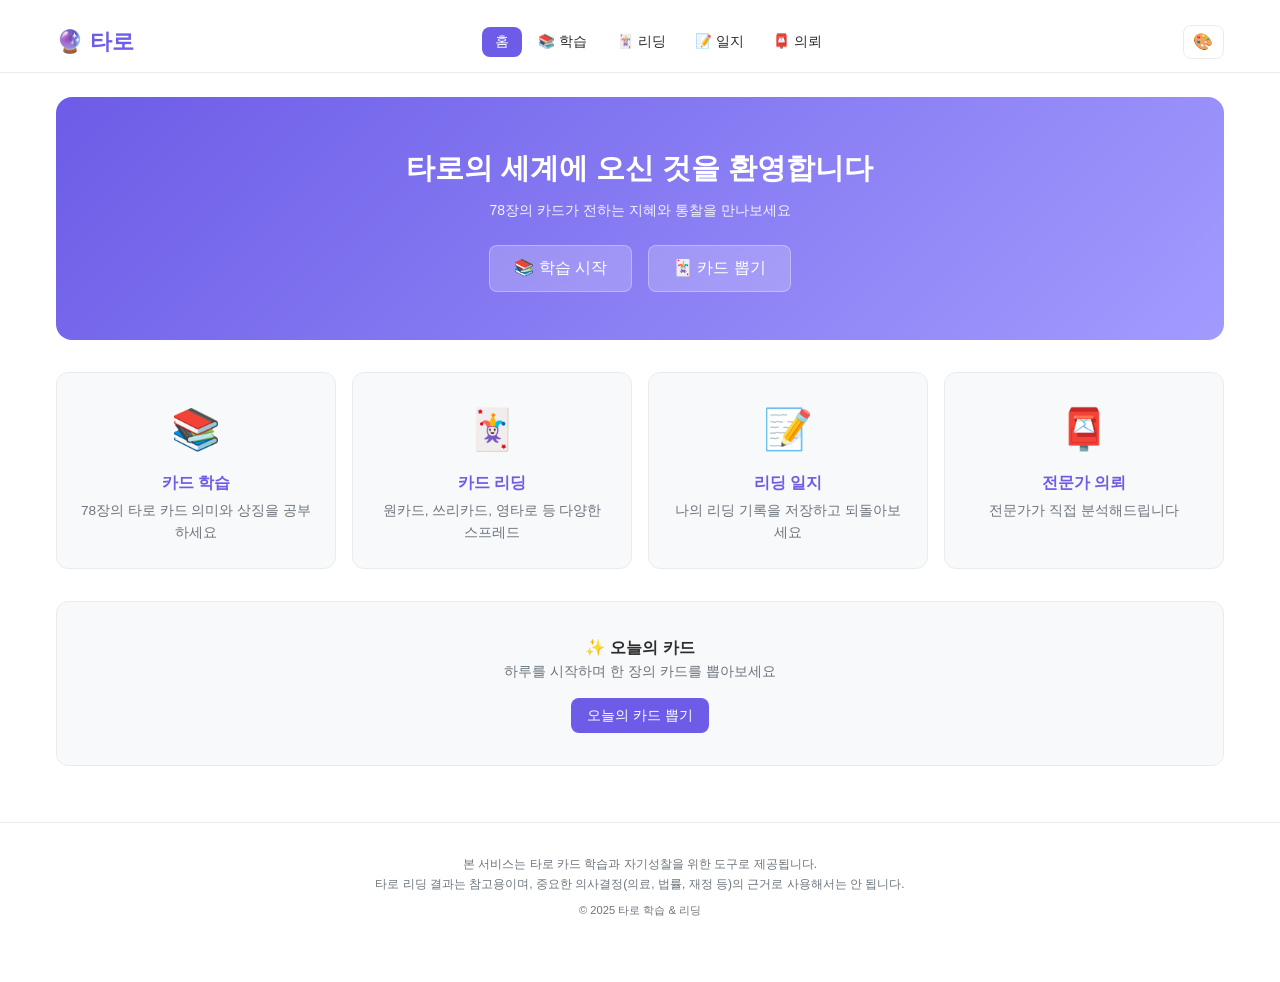
==== index.html @ 465fbadd "Update index.html" ====
<!DOCTYPE html>
<html lang="ko">
<head>
  <meta charset="UTF-8">
  <meta name="viewport" content="width=device-width, initial-scale=1.0, maximum-scale=1.0, user-scalable=no">
  <meta name="apple-mobile-web-app-capable" content="yes">
  <meta name="apple-mobile-web-app-status-bar-style" content="black-translucent">
  <meta name="apple-mobile-web-app-title" content="타로">
  <meta name="format-detection" content="telephone=no">
  <meta name="theme-color" content="#1a1a2e">
  <title>타로 - 학습 & 리딩</title>
  <link rel="stylesheet" href="css/style.css">
  <link rel="stylesheet" href="css/themes/default.css" id="theme-link">
</head>
<body>
  <!-- 헤더 -->
  <header id="app-header">
    <div class="header-inner">
      <h1 class="logo" onclick="navigateTo('home')">🔮 타로</h1>
      <nav id="main-nav">
        <button class="nav-btn active" data-page="home">홈</button>
        <button class="nav-btn" data-page="study">📚 학습</button>
        <button class="nav-btn" data-page="reading">🃏 리딩</button>
        <button class="nav-btn" data-page="journal">📝 일지</button>
        <button class="nav-btn" data-page="request">📮 의뢰</button>
      </nav>
      <div class="header-actions">
        <button id="theme-toggle" onclick="cycleTheme()" title="테마 변경">🎨</button>
      </div>
    </div>
  </header>

  <!-- 메인 컨텐츠 -->
  <main id="app-main">

    <!-- 홈 -->
    <section id="page-home" class="page active">
      <div class="hero">
        <div class="hero-content">
          <h2>타로의 세계에 오신 것을 환영합니다</h2>
          <p>78장의 카드가 전하는 지혜와 통찰을 만나보세요</p>
          <div class="hero-buttons">
            <button class="btn btn-primary btn-lg" onclick="navigateTo('study')">📚 학습 시작</button>
            <button class="btn btn-secondary btn-lg" onclick="navigateTo('reading')">🃏 카드 뽑기</button>
          </div>
        </div>
      </div>
      <div class="home-features">
        <div class="feature-card" onclick="navigateTo('study')">
          <span class="feature-icon">📚</span>
          <h3>카드 학습</h3>
          <p>78장의 타로 카드 의미와 상징을 공부하세요</p>
        </div>
        <div class="feature-card" onclick="navigateTo('reading')">
          <span class="feature-icon">🃏</span>
          <h3>카드 리딩</h3>
          <p>원카드, 쓰리카드, 영타로 등 다양한 스프레드</p>
        </div>
        <div class="feature-card" onclick="navigateTo('journal')">
          <span class="feature-icon">📝</span>
          <h3>리딩 일지</h3>
          <p>나의 리딩 기록을 저장하고 되돌아보세요</p>
        </div>
        <div class="feature-card" onclick="navigateTo('request')">
          <span class="feature-icon">📮</span>
          <h3>전문가 의뢰</h3>
          <p>전문가가 직접 분석해드립니다</p>
        </div>
      </div>
      <div class="daily-card-section">
        <h3>✨ 오늘의 카드</h3>
        <p class="daily-card-desc">하루를 시작하며 한 장의 카드를 뽑아보세요</p>
        <button class="btn btn-primary" onclick="drawDailyCard()">오늘의 카드 뽑기</button>
        <div id="daily-card-result" class="hidden"></div>
      </div>
    </section>

    <!-- 학습 -->
    <section id="page-study" class="page">
      <div class="page-header">
        <h2>📚 카드 학습</h2>
        <div class="study-progress">
          <span id="study-progress-text">학습 진도: 0 / 78</span>
          <div class="progress-bar">
            <div class="progress-fill" id="study-progress-bar"></div>
          </div>
        </div>
      </div>
      <div class="study-tabs">
        <button class="tab-btn active" data-category="major">메이저 아르카나 (22)</button>
        <button class="tab-btn" data-category="wands">완드 (14)</button>
        <button class="tab-btn" data-category="cups">컵 (14)</button>
        <button class="tab-btn" data-category="swords">소드 (14)</button>
        <button class="tab-btn" data-category="pentacles">펜타클 (14)</button>
      </div>
      <div class="study-search">
        <input type="text" id="card-search" placeholder="카드 이름으로 검색..." oninput="filterCards()">
        <label class="checkbox-label">
          <input type="checkbox" id="show-bookmarked" onchange="filterCards()"> ⭐ 북마크만
        </label>
      </div>
      <div id="card-grid" class="card-grid"></div>
      <div id="card-detail-modal" class="modal hidden">
        <div class="modal-overlay" onclick="closeCardDetail()"></div>
        <div class="modal-content card-detail-content">
          <button class="modal-close" onclick="closeCardDetail()">✕</button>
          <div id="card-detail-body"></div>
        </div>
      </div>
    </section>

    <!-- 리딩 -->
    <section id="page-reading" class="page">
      <div class="page-header">
        <h2>🃏 카드 리딩</h2>
      </div>
      <div id="spread-selection" class="spread-grid">
        <div class="spread-card" onclick="startReading('one-card')">
          <span class="spread-icon">🎴</span>
          <h3>원카드</h3>
          <p>한 장으로 핵심 메시지를 받아보세요</p>
        </div>
        <div class="spread-card" onclick="showThreeCardOptions()">
          <span class="spread-icon">🃏</span>
          <h3>쓰리카드</h3>
          <p>세 장으로 깊은 통찰을 얻으세요</p>
        </div>
        <div class="spread-card" onclick="startReading('spirit-tarot')">
          <span class="spread-icon">🔮</span>
          <h3>영타로</h3>
          <p>직관과 영감으로 카드를 만나보세요</p>
        </div>
      </div>
      <div id="three-card-options" class="hidden">
        <h3>쓰리카드 스프레드 선택</h3>
        <div class="spread-grid">
          <div class="spread-card small" onclick="startReading('three-past-present-future')">
            <h4>과거 - 현재 - 미래</h4>
            <p>시간의 흐름 속 답을 찾아보세요</p>
          </div>
          <div class="spread-card small" onclick="startReading('three-situation-obstacle-advice')">
            <h4>상황 - 장애물 - 조언</h4>
            <p>문제를 분석하고 해결책을 찾으세요</p>
          </div>
          <div class="spread-card small" onclick="startReading('three-mind-action-result')">
            <h4>마음 - 행동 - 결과</h4>
            <p>내면과 행동의 연결을 살펴보세요</p>
          </div>
        </div>
        <button class="btn btn-secondary" onclick="backToSpreadSelection()">← 뒤로</button>
      </div>
      <div id="question-input-section" class="hidden">
        <h3 id="selected-spread-name"></h3>
        <div class="question-form">
          <label>질문 또는 알고 싶은 내용을 입력하세요 (선택사항)</label>
          <textarea id="reading-question" rows="3" placeholder="예: 올해 나의 커리어는 어떻게 될까요?"></textarea>
          <button class="btn btn-primary btn-lg" onclick="beginCardDraw()">카드 뽑기 시작 →</button>
          <button class="btn btn-secondary" onclick="backToSpreadSelection()">← 뒤로</button>
        </div>
      </div>
      <div id="card-draw-area" class="hidden">
        <div class="draw-instruction">
          <p id="draw-instruction-text"></p>
          <span id="draw-count"></span>
        </div>
        <div id="card-deck" class="card-deck"></div>
        <div id="selected-cards-area" class="selected-cards-area"></div>
      </div>
      <div id="spirit-tarot-area" class="hidden">
        <div class="spirit-intro">
          <h3>🔮 영타로 리딩</h3>
          <p>마음을 고요히 하고, 질문에 집중하세요</p>
          <!-- 영타로 가이드 추가 -->
          <div class="spirit-guide-box">
            <h4>📖 영타로란?</h4>
            <p>영타로(Spirit Tarot)는 일반적인 타로 리딩과 달리, <strong>명상과 직관</strong>에 기반한 특별한 리딩 방식입니다.</p>
            <ul>
              <li>🧘 <strong>명상 단계:</strong> 15초간 마음을 고요히 하고 질문에 집중합니다</li>
              <li>🔀 <strong>셔플 단계:</strong> 카드가 영적으로 섞이며, 에너지가 교류됩니다</li>
              <li>✨ <strong>선택 단계:</strong> "느낌이 올 때" 직관적으로 카드를 선택합니다</li>
              <li>🌟 <strong>점프카드:</strong> 간혹 카드가 스스로 튀어나옵니다 — 이것은 우주가 보내는 특별한 메시지입니다</li>
            </ul>
            <p><em>머리로 생각하지 말고, 마음으로 느끼세요. 끌리는 순간이 바로 당신의 카드를 만나는 순간입니다.</em></p>
          </div>
        </div>
        <div class="spirit-timer" id="spirit-timer">
          <div class="timer-circle">
            <span id="timer-count">15</span>
          </div>
          <p>명상 중... 마음을 비워주세요</p>
        </div>
        <div id="spirit-shuffle" class="hidden">
          <p class="spirit-instruction">카드가 섞이고 있습니다...<br><strong>"느낌이 올 때"</strong> 아래 버튼을 누르세요</p>
          <div class="shuffle-animation" id="shuffle-animation">
            <div class="shuffle-cards">
              <div class="shuffle-card s1"></div>
              <div class="shuffle-card s2"></div>
              <div class="shuffle-card s3"></div>
              <div class="shuffle-card s4"></div>
              <div class="shuffle-card s5"></div>
            </div>
          </div>
          <button class="btn btn-primary btn-lg spirit-draw-btn" onclick="spiritDrawCard()">
            ✨ 이 카드를 선택합니다 ✨
          </button>
          <div id="spirit-selected-cards" class="selected-cards-area"></div>
          <p id="spirit-jump-card" class="hidden jump-card-notice">
            🌟 점프카드가 감지되었습니다! 우주가 특별한 메시지를 보내고 있습니다.
          </p>
        </div>
      </div>

      <!-- 리딩 결과 -->
      <div id="reading-result" class="hidden">
        <h3>리딩 결과</h3>
        <div id="result-cards" class="result-cards"></div>
        <div id="result-guide" class="result-guide"></div>
        
        <!-- AI 분석 섹션 -->
        <div id="ai-analysis-section" class="ai-analysis-section">
          <button class="btn btn-primary btn-lg" onclick="handleAIAnalysisClick()">
            🔮 전문가 분석 받기
          </button>
          <p style="font-size:0.8rem; color:var(--text-light); margin-top:0.5rem;">
            더 깊고 전문적인 타로 해석을 받아보세요
          </p>
        </div>
        
        <div class="result-actions">
          <button class="btn btn-primary" onclick="saveToJournal()">📝 일지에 저장</button>
          <button class="btn btn-secondary" onclick="backToSpreadSelection()">다시 뽑기</button>
        </div>
      </div>
    </section>

    <!-- 일지 -->
    <section id="page-journal" class="page">
      <div class="page-header">
        <h2>📝 리딩 일지</h2>
        <div class="journal-actions">
          <button class="btn btn-secondary btn-sm" onclick="exportJournal()">내보내기</button>
        </div>
      </div>
      <div id="journal-list" class="journal-list">
        <p class="empty-message">아직 저장된 리딩 일지가 없습니다.<br>카드 리딩 후 일지에 저장해 보세요! 📝</p>
      </div>
    </section>

    <!-- 의뢰 -->
    <section id="page-request" class="page">
      <div class="page-header">
        <h2>📮 전문가 리딩 의뢰</h2>
      </div>
      <div class="request-content">
        <div class="request-info">
          <h3>🌟 전문가가 직접 분석해드립니다</h3>
          <p>20년 이상의 경력을 가진 타로 전문가가<br>당신의 질문에 깊이 있는 해석을 제공합니다.</p>
          <ul class="request-features">
            <li>✅ 상세한 카드 해석</li>
            <li>✅ 카드 간 관계 분석</li>
            <li>✅ 구체적인 조언과 가이드</li>
            <li>✅ 48시간 이내 회신</li>
          </ul>
        </div>
        <form id="request-form" class="request-form" onsubmit="submitRequest(event)">
          <div class="form-group">
            <label>이메일 주소</label>
            <input type="email" id="request-email" required placeholder="회신 받으실 이메일">
          </div>
          <div class="form-group">
            <label>질문 내용</label>
            <textarea id="request-question" rows="4" required placeholder="궁금한 내용을 자세히 적어주세요"></textarea>
          </div>
          <div class="form-group">
            <label>선호하는 스프레드 (선택)</label>
            <select id="request-spread">
              <option value="">전문가에게 맡기기</option>
              <option value="one-card">원카드</option>
              <option value="three-card">쓰리카드</option>
              <option value="celtic-cross">켈틱 크로스</option>
            </select>
          </div>
          <button type="submit" class="btn btn-primary btn-lg">📮 의뢰 전송</button>
        </form>
      </div>
    </section>

  </main>

  <!-- AI 분석 모달 (새로 추가) -->
  <div id="ai-analysis-modal" class="modal hidden">
    <div class="modal-overlay" onclick="closeAIAnalysisModal()"></div>
    <div class="modal-content ai-modal-content">
      <button class="modal-close" onclick="closeAIAnalysisModal()">✕</button>
      <h3>🤖 AI 전문가 분석</h3>
      
      <!-- STEP 1: 비밀번호 입력 -->
      <div id="ai-step-password" class="ai-step">
        <div class="form-group">
          <label>관리자 비밀번호</label>
          <input type="password" id="ai-modal-password" placeholder="비밀번호 입력" 
                 onkeypress="if(event.key==='Enter') verifyAIPassword()">
        </div>
        <button class="btn btn-primary" onclick="verifyAIPassword()">확인</button>
        <p id="ai-password-error" class="error-text hidden"></p>
      </div>
      
      <!-- STEP 2: 프롬프트 미리보기 & 수정 -->
      <div id="ai-step-prompt" class="ai-step hidden">
        <div class="form-group">
          <label>📋 AI에게 보낼 프롬프트 (수정 가능)</label>
          <textarea id="ai-prompt-preview" rows="15" class="prompt-textarea"></textarea>
        </div>
        <div class="ai-prompt-actions">
          <button class="btn btn-secondary" onclick="copyAIPrompt()">📋 프롬프트 복사</button>
          <button class="btn btn-primary btn-lg" onclick="executeAIAnalysis()">🔮 분석 진행</button>
        </div>
      </div>
      
      <!-- STEP 3: 결과 -->
      <div id="ai-step-result" class="ai-step hidden">
        <div id="ai-modal-result" class="ai-result-content"></div>
        <div class="ai-prompt-actions" style="margin-top:1rem;">
          <button class="btn btn-secondary" onclick="copyAIModalResult()">📋 결과 복사</button>
          <button class="btn btn-secondary" onclick="closeAIAnalysisModal()">닫기</button>
        </div>
      </div>
    </div>
  </div>

  <!-- 푸터 -->
  <footer id="app-footer">
    <p class="disclaimer">
      본 서비스는 타로 카드 학습과 자기성찰을 위한 도구로 제공됩니다.<br>
      타로 리딩 결과는 참고용이며, 중요한 의사결정(의료, 법률, 재정 등)의 근거로 사용해서는 안 됩니다.
    </p>
    <p class="copyright">© 2025 타로 학습 & 리딩</p>
    <!-- 관리자 링크 (숨김) -->
    <p class="admin-hidden-link">
      <a href="admin.html" title="관리">·</a>
    </p>
  </footer>

  <div id="toast-container"></div>

  <script src="js/cards.js"></script>
  <script src="js/theme.js"></script>
  <script src="js/app.js"></script>
  <script src="js/study.js"></script>
  <script src="js/reading.js"></script>
  <script src="js/spirit-tarot.js"></script>
  <script src="js/journal.js"></script>
  <script src="js/gemini.js"></script>
</body>
</html>
---- css/style.css ----
/* ============================================
   타로 앱 - 메인 스타일시트
   ============================================ */

/* ---- Reset & Base ---- */
*, *::before, *::after {
  box-sizing: border-box;
  margin: 0;
  padding: 0;
}

html {
  scroll-behavior: smooth;
}

body {
  font-family: var(--font-family, '맑은 고딕', 'Malgun Gothic', sans-serif);
  font-size: var(--font-size, 14px);
  line-height: 1.6;
  color: var(--text-color);
  background-color: var(--bg-color);
  min-height: 100vh;
  display: flex;
  flex-direction: column;
}

/* ---- Header ---- */
#app-header {
  background: var(--header-bg);
  border-bottom: 1px solid var(--border-color);
  position: sticky;
  top: 0;
  z-index: 100;
  backdrop-filter: blur(10px);
}

.header-inner {
  max-width: 1200px;
  margin: 0 auto;
  padding: 0.75rem 1rem;
  display: flex;
  align-items: center;
  justify-content: space-between;
  flex-wrap: wrap;
  gap: 0.5rem;
}

.logo {
  font-size: 1.4rem;
  cursor: pointer;
  color: var(--primary-color);
  white-space: nowrap;
}

#main-nav {
  display: flex;
  gap: 0.25rem;
  flex-wrap: wrap;
}

.nav-btn {
  padding: 0.4rem 0.8rem;
  border: none;
  background: transparent;
  color: var(--text-color);
  cursor: pointer;
  border-radius: 8px;
  font-size: 0.85rem;
  transition: all 0.2s;
  white-space: nowrap;
}

.nav-btn:hover {
  background: var(--hover-bg);
}

.nav-btn.active {
  background: var(--primary-color);
  color: #fff;
}

.header-actions {
  display: flex;
  gap: 0.5rem;
  align-items: center;
}

#theme-toggle {
  background: none;
  border: 1px solid var(--border-color);
  border-radius: 8px;
  padding: 0.4rem 0.6rem;
  cursor: pointer;
  font-size: 1rem;
}

/* ---- Main ---- */
#app-main {
  flex: 1;
  max-width: 1200px;
  margin: 0 auto;
  padding: 1.5rem 1rem;
  width: 100%;
}

.page {
  display: none;
}

.page.active {
  display: block;
  animation: fadeIn 0.3s ease;
}

@keyframes fadeIn {
  from { opacity: 0; transform: translateY(10px); }
  to { opacity: 1; transform: translateY(0); }
}

/* ---- Buttons ---- */
.btn {
  display: inline-flex;
  align-items: center;
  justify-content: center;
  gap: 0.4rem;
  padding: 0.5rem 1rem;
  border: none;
  border-radius: 8px;
  cursor: pointer;
  font-size: 0.9rem;
  font-weight: 500;
  transition: all 0.2s;
  text-decoration: none;
  white-space: nowrap;
}

.btn-primary {
  background: var(--primary-color);
  color: #fff;
}

.btn-primary:hover {
  background: var(--primary-hover);
  transform: translateY(-1px);
  box-shadow: 0 4px 12px var(--shadow-color);
}

.btn-secondary {
  background: var(--card-bg);
  color: var(--text-color);
  border: 1px solid var(--border-color);
}

.btn-secondary:hover {
  background: var(--hover-bg);
}

.btn-sm {
  padding: 0.3rem 0.6rem;
  font-size: 0.8rem;
}

.btn-lg {
  padding: 0.75rem 1.5rem;
  font-size: 1rem;
}

/* ---- Hero ---- */
.hero {
  text-align: center;
  padding: 3rem 1rem;
  background: linear-gradient(135deg, var(--primary-color) 0%, var(--sub-color) 100%);
  border-radius: 16px;
  color: #fff;
  margin-bottom: 2rem;
}

.hero h2 {
  font-size: 1.8rem;
  margin-bottom: 0.5rem;
}

.hero p {
  opacity: 0.9;
  margin-bottom: 1.5rem;
}

.hero-buttons {
  display: flex;
  gap: 1rem;
  justify-content: center;
  flex-wrap: wrap;
}

.hero-buttons .btn {
  background: rgba(255,255,255,0.2);
  backdrop-filter: blur(5px);
  border: 1px solid rgba(255,255,255,0.3);
  color: #fff;
}

.hero-buttons .btn:hover {
  background: rgba(255,255,255,0.35);
}

/* ---- Home Features ---- */
.home-features {
  display: grid;
  grid-template-columns: repeat(auto-fit, minmax(220px, 1fr));
  gap: 1rem;
  margin-bottom: 2rem;
}

.feature-card {
  background: var(--card-bg);
  border: 1px solid var(--border-color);
  border-radius: 12px;
  padding: 1.5rem;
  text-align: center;
  cursor: pointer;
  transition: all 0.2s;
}

.feature-card:hover {
  transform: translateY(-4px);
  box-shadow: 0 8px 24px var(--shadow-color);
  border-color: var(--primary-color);
}

.feature-icon {
  font-size: 2.5rem;
  display: block;
  margin-bottom: 0.5rem;
}

.feature-card h3 {
  margin-bottom: 0.3rem;
  color: var(--primary-color);
}

.feature-card p {
  font-size: 0.85rem;
  color: var(--text-light);
}

/* ---- Daily Card ---- */
.daily-card-section {
  text-align: center;
  background: var(--card-bg);
  border: 1px solid var(--border-color);
  border-radius: 12px;
  padding: 2rem;
}

.daily-card-desc {
  color: var(--text-light);
  margin-bottom: 1rem;
}

/* ---- Page Headers ---- */
.page-header {
  display: flex;
  justify-content: space-between;
  align-items: center;
  margin-bottom: 1.5rem;
  flex-wrap: wrap;
  gap: 0.5rem;
}

.page-header h2 {
  color: var(--primary-color);
}

/* ---- Study ---- */
.study-tabs {
  display: flex;
  gap: 0.25rem;
  margin-bottom: 1rem;
  flex-wrap: wrap;
}

.tab-btn {
  padding: 0.5rem 1rem;
  border: 1px solid var(--border-color);
  background: var(--card-bg);
  color: var(--text-color);
  border-radius: 8px;
  cursor: pointer;
  font-size: 0.85rem;
  transition: all 0.2s;
}

.tab-btn:hover {
  border-color: var(--primary-color);
}

.tab-btn.active {
  background: var(--primary-color);
  color: #fff;
  border-color: var(--primary-color);
}

.study-search {
  display: flex;
  gap: 1rem;
  align-items: center;
  margin-bottom: 1rem;
  flex-wrap: wrap;
}

.study-search input[type="text"] {
  flex: 1;
  min-width: 200px;
  padding: 0.5rem 0.75rem;
  border: 1px solid var(--border-color);
  border-radius: 8px;
  background: var(--card-bg);
  color: var(--text-color);
  font-size: 0.9rem;
}

.checkbox-label {
  display: flex;
  align-items: center;
  gap: 0.3rem;
  font-size: 0.85rem;
  cursor: pointer;
  white-space: nowrap;
}

.study-progress {
  text-align: right;
}

#study-progress-text {
  font-size: 0.8rem;
  color: var(--text-light);
}

.progress-bar {
  width: 150px;
  height: 6px;
  background: var(--border-color);
  border-radius: 3px;
  overflow: hidden;
  margin-top: 0.25rem;
}

.progress-fill {
  height: 100%;
  background: var(--primary-color);
  border-radius: 3px;
  transition: width 0.3s;
}

/* ---- Card Grid ---- */
.card-grid {
  display: grid;
  grid-template-columns: repeat(auto-fill, minmax(140px, 1fr));
  gap: 0.75rem;
}

.card-thumb {
  background: var(--card-bg);
  border: 1px solid var(--border-color);
  border-radius: 10px;
  padding: 0.5rem;
  text-align: center;
  cursor: pointer;
  transition: all 0.2s;
  position: relative;
}

.card-thumb:hover {
  transform: translateY(-3px);
  box-shadow: 0 6px 16px var(--shadow-color);
  border-color: var(--primary-color);
}

.card-thumb.studied {
  border-color: var(--primary-color);
}

.card-thumb.studied::after {
  content: '✅';
  position: absolute;
  top: 4px;
  right: 4px;
  font-size: 0.7rem;
}

.card-thumb-img {
  width: 100%;
  aspect-ratio: 2/3;
  object-fit: cover;
  border-radius: 6px;
  background: var(--hover-bg);
}

.card-thumb-name {
  margin-top: 0.4rem;
  font-size: 0.75rem;
  font-weight: 500;
  line-height: 1.3;
}

.card-thumb-name-en {
  font-size: 0.65rem;
  color: var(--text-light);
}

/* ---- Card Detail Modal ---- */
.modal {
  position: fixed;
  top: 0; left: 0;
  width: 100%; height: 100%;
  z-index: 200;
  display: flex;
  align-items: center;
  justify-content: center;
  padding: 1rem;
}

.modal.hidden {
  display: none;
}

.modal-overlay {
  position: absolute;
  top: 0; left: 0;
  width: 100%; height: 100%;
  background: rgba(0,0,0,0.5);
}

.modal-content {
  position: relative;
  background: var(--bg-color);
  border-radius: 16px;
  max-width: 600px;
  width: 100%;
  max-height: 85vh;
  overflow-y: auto;
  padding: 2rem;
  box-shadow: 0 20px 60px rgba(0,0,0,0.3);
}

.modal-close {
  position: absolute;
  top: 1rem;
  right: 1rem;
  background: none;
  border: none;
  font-size: 1.5rem;
  cursor: pointer;
  color: var(--text-light);
  z-index: 1;
}

.card-detail-header {
  display: flex;
  gap: 1.5rem;
  margin-bottom: 1.5rem;
  flex-wrap: wrap;
}

.card-detail-img {
  width: 150px;
  border-radius: 10px;
  box-shadow: 0 4px 12px var(--shadow-color);
}

.card-detail-info h3 {
  color: var(--primary-color);
  margin-bottom: 0.25rem;
}

.card-detail-info .card-name-en {
  color: var(--text-light);
  font-size: 0.85rem;
  margin-bottom: 0.75rem;
}

.card-detail-badges {
  display: flex;
  gap: 0.3rem;
  flex-wrap: wrap;
  margin-bottom: 0.5rem;
}

.badge {
  display: inline-block;
  padding: 0.2rem 0.6rem;
  border-radius: 12px;
  font-size: 0.75rem;
  background: var(--hover-bg);
  color: var(--text-light);
}

.badge.major { background: rgba(108,92,231,0.15); color: var(--primary-color); }
.badge.minor { background: rgba(162,155,254,0.15); color: var(--sub-color); }

.meaning-section {
  margin-bottom: 1rem;
}

.meaning-section h4 {
  margin-bottom: 0.3rem;
  display: flex;
  align-items: center;
  gap: 0.3rem;
}

.keywords {
  display: flex;
  flex-wrap: wrap;
  gap: 0.3rem;
  margin-bottom: 0.5rem;
}

.keyword {
  background: var(--hover-bg);
  padding: 0.2rem 0.5rem;
  border-radius: 6px;
  font-size: 0.8rem;
}

.keyword.upright { background: rgba(0,184,148,0.1); color: #00b894; }
.keyword.reversed { background: rgba(214,48,49,0.1); color: #d63031; }

.card-detail-actions {
  display: flex;
  gap: 0.5rem;
  margin-top: 1rem;
  flex-wrap: wrap;
}

.card-memo {
  width: 100%;
  margin-top: 1rem;
}

.card-memo textarea {
  width: 100%;
  padding: 0.5rem;
  border: 1px solid var(--border-color);
  border-radius: 8px;
  background: var(--card-bg);
  color: var(--text-color);
  font-size: 0.85rem;
  resize: vertical;
  min-height: 60px;
}

/* ---- Reading/Spread ---- */
.spread-grid {
  display: grid;
  grid-template-columns: repeat(auto-fit, minmax(220px, 1fr));
  gap: 1rem;
}

.spread-card {
  background: var(--card-bg);
  border: 2px solid var(--border-color);
  border-radius: 12px;
  padding: 2rem 1.5rem;
  text-align: center;
  cursor: pointer;
  transition: all 0.2s;
}

.spread-card:hover {
  border-color: var(--primary-color);
  transform: translateY(-4px);
  box-shadow: 0 8px 24px var(--shadow-color);
}

.spread-card.small {
  padding: 1.25rem 1rem;
}

.spread-icon {
  font-size: 3rem;
  display: block;
  margin-bottom: 0.5rem;
}

.spread-card h3, .spread-card h4 {
  margin-bottom: 0.3rem;
  color: var(--primary-color);
}

.spread-card p {
  font-size: 0.85rem;
  color: var(--text-light);
}

.question-form {
  max-width: 500px;
  margin: 0 auto;
}

.question-form label {
  display: block;
  margin-bottom: 0.5rem;
  font-size: 0.9rem;
  color: var(--text-light);
}

.question-form textarea {
  width: 100%;
  padding: 0.75rem;
  border: 1px solid var(--border-color);
  border-radius: 8px;
  background: var(--card-bg);
  color: var(--text-color);
  font-size: 0.9rem;
  margin-bottom: 1rem;
  resize: vertical;
}

/* ---- Card Deck (Drawing) ---- */
.draw-instruction {
  text-align: center;
  margin-bottom: 1rem;
}

.draw-instruction p {
  font-size: 1.1rem;
  color: var(--primary-color);
}

#draw-count {
  color: var(--text-light);
  font-size: 0.85rem;
}

.card-deck {
  display: flex;
  justify-content: center;
  flex-wrap: wrap;
  gap: 0.3rem;
  margin-bottom: 1.5rem;
  perspective: 1000px;
}

.deck-card {
  width: 60px;
  height: 90px;
  background: linear-gradient(135deg, var(--primary-color), var(--sub-color));
  border-radius: 6px;
  cursor: pointer;
  transition: all 0.3s;
  position: relative;
  transform-style: preserve-3d;
}

.deck-card::after {
  content: '✦';
  position: absolute;
  top: 50%; left: 50%;
  transform: translate(-50%, -50%);
  color: rgba(255,255,255,0.5);
  font-size: 1.2rem;
}

.deck-card:hover {
  transform: translateY(-10px) rotateY(5deg);
  box-shadow: 0 10px 20px var(--shadow-color);
}

.deck-card.selected {
  opacity: 0.3;
  pointer-events: none;
  transform: scale(0.9);
}

.selected-cards-area {
  display: flex;
  justify-content: center;
  gap: 1rem;
  flex-wrap: wrap;
  min-height: 100px;
}

.selected-card-slot {
  text-align: center;
  width: 120px;
}

.selected-card-slot .card-position-label {
  font-size: 0.8rem;
  color: var(--text-light);
  margin-bottom: 0.25rem;
}

.selected-card-slot img {
  width: 100px;
  border-radius: 8px;
  box-shadow: 0 4px 12px var(--shadow-color);
}

.selected-card-slot img.reversed {
  transform: rotate(180deg);
}

.selected-card-slot .card-name-label {
  font-size: 0.75rem;
  margin-top: 0.25rem;
  font-weight: 500;
}

.selected-card-slot .card-direction {
  font-size: 0.7rem;
  color: var(--text-light);
}

/* ---- Spirit Tarot ---- */
.spirit-intro {
  text-align: center;
  margin-bottom: 2rem;
}

.spirit-timer {
  text-align: center;
  margin-bottom: 2rem;
}

.timer-circle {
  width: 100px;
  height: 100px;
  border: 3px solid var(--primary-color);
  border-radius: 50%;
  display: flex;
  align-items: center;
  justify-content: center;
  margin: 0 auto 0.5rem;
  animation: pulse 2s infinite;
}

@keyframes pulse {
  0%, 100% { box-shadow: 0 0 0 0 rgba(108,92,231,0.3); }
  50% { box-shadow: 0 0 0 15px rgba(108,92,231,0); }
}

#timer-count {
  font-size: 2rem;
  font-weight: bold;
  color: var(--primary-color);
}

.spirit-instruction {
  text-align: center;
  font-size: 1.1rem;
  margin-bottom: 1.5rem;
  line-height: 1.8;
}

.shuffle-animation {
  height: 120px;
  display: flex;
  justify-content: center;
  align-items: center;
  margin-bottom: 1.5rem;
  position: relative;
}

.shuffle-cards {
  position: relative;
  width: 200px;
  height: 100px;
}

.shuffle-card {
  position: absolute;
  width: 60px;
  height: 90px;
  background: linear-gradient(135deg, var(--primary-color), var(--sub-color));
  border-radius: 6px;
  top: 50%;
  left: 50%;
  transform: translate(-50%, -50%);
}

.shuffle-card::after {
  content: '✦';
  position: absolute;
  top: 50%; left: 50%;
  transform: translate(-50%, -50%);
  color: rgba(255,255,255,0.5);
  font-size: 1.2rem;
}

.shuffle-card.s1 { animation: shuffle1 1.5s infinite ease-in-out; }
.shuffle-card.s2 { animation: shuffle2 1.5s infinite ease-in-out 0.1s; }
.shuffle-card.s3 { animation: shuffle3 1.5s infinite ease-in-out 0.2s; }
.shuffle-card.s4 { animation: shuffle4 1.5s infinite ease-in-out 0.3s; }
.shuffle-card.s5 { animation: shuffle5 1.5s infinite ease-in-out 0.4s; }

@keyframes shuffle1 {
  0%, 100% { transform: translate(-50%, -50%) translateX(-40px) rotate(-5deg); }
  50% { transform: translate(-50%, -50%) translateX(40px) rotate(5deg); }
}
@keyframes shuffle2 {
  0%, 100% { transform: translate(-50%, -50%) translateX(30px) rotate(3deg); }
  50% { transform: translate(-50%, -50%) translateX(-30px) rotate(-3deg); }
}
@keyframes shuffle3 {
  0%, 100% { transform: translate(-50%, -50%) rotate(0deg); }
  50% { transform: translate(-50%, -50%) translateY(-10px) rotate(2deg); }
}
@keyframes shuffle4 {
  0%, 100% { transform: translate(-50%, -50%) translateX(20px) rotate(-2deg); }
  50% { transform: translate(-50%, -50%) translateX(-45px) rotate(4deg); }
}
@keyframes shuffle5 {
  0%, 100% { transform: translate(-50%, -50%) translateX(-25px) rotate(4deg); }
  50% { transform: translate(-50%, -50%) translateX(35px) rotate(-4deg); }
}

.spirit-draw-btn {
  display: block;
  margin: 0 auto 1.5rem;
  font-size: 1.1rem;
  animation: glow 2s infinite;
}

@keyframes glow {
  0%, 100% { box-shadow: 0 0 5px var(--primary-color); }
  50% { box-shadow: 0 0 20px var(--primary-color), 0 0 40px var(--sub-color); }
}

.jump-card-notice {
  text-align: center;
  padding: 1rem;
  background: rgba(253,203,110,0.15);
  border: 1px solid rgba(253,203,110,0.3);
  border-radius: 8px;
  color: #e17055;
  margin-top: 1rem;
}

/* ---- Reading Result ---- */
.result-cards {
  display: flex;
  justify-content: center;
  gap: 1.5rem;
  flex-wrap: wrap;
  margin-bottom: 1.5rem;
}

.result-card-item {
  text-align: center;
  max-width: 150px;
}

.result-card-item .position-label {
  font-size: 0.8rem;
  color: var(--primary-color);
  font-weight: 600;
  margin-bottom: 0.25rem;
}

.result-card-item img {
  width: 120px;
  border-radius: 8px;
  box-shadow: 0 4px 12px var(--shadow-color);
}

.result-card-item img.reversed {
  transform: rotate(180deg);
}

.result-card-item .result-card-name {
  font-size: 0.8rem;
  font-weight: 500;
  margin-top: 0.3rem;
}

.result-card-item .result-card-direction {
  font-size: 0.7rem;
  color: var(--text-light);
}

.result-guide {
  background: var(--card-bg);
  border: 1px solid var(--border-color);
  border-radius: 12px;
  padding: 1.5rem;
  margin-bottom: 1.5rem;
  line-height: 1.8;
}

.result-guide h4 {
  color: var(--primary-color);
  margin-bottom: 0.5rem;
}

.result-actions {
  display: flex;
  justify-content: center;
  gap: 1rem;
  flex-wrap: wrap;
}

/* ---- Journal ---- */
.journal-list {
  display: flex;
  flex-direction: column;
  gap: 0.75rem;
}

.journal-entry {
  background: var(--card-bg);
  border: 1px solid var(--border-color);
  border-radius: 12px;
  padding: 1.25rem;
  transition: all 0.2s;
}

.journal-entry:hover {
  border-color: var(--primary-color);
}

.journal-date {
  font-size: 0.8rem;
  color: var(--text-light);
  margin-bottom: 0.3rem;
}

/* ---- 이전 코드에 이어서 ---- */

.journal-spread {
  font-size: 0.75rem;
  display: inline-block;
  padding: 0.15rem 0.5rem;
  background: rgba(108,92,231,0.1);
  color: var(--primary-color);
  border-radius: 6px;
  margin-bottom: 0.3rem;
}

.journal-question {
  font-weight: 500;
  margin-bottom: 0.5rem;
}

.journal-cards {
  display: flex;
  gap: 0.5rem;
  flex-wrap: wrap;
  margin-bottom: 0.5rem;
}

.journal-card-badge {
  background: var(--hover-bg);
  padding: 0.2rem 0.5rem;
  border-radius: 6px;
  font-size: 0.75rem;
}

.journal-memo {
  font-size: 0.85rem;
  color: var(--text-light);
  border-top: 1px solid var(--border-color);
  padding-top: 0.5rem;
  margin-top: 0.5rem;
}

.journal-actions {
  display: flex;
  gap: 0.5rem;
  margin-top: 0.75rem;
}

.empty-message {
  text-align: center;
  color: var(--text-light);
  padding: 3rem 1rem;
  font-size: 0.9rem;
  line-height: 1.8;
}

/* ---- Request ---- */
.request-content {
  max-width: 600px;
  margin: 0 auto;
}

.request-info {
  background: var(--card-bg);
  border: 1px solid var(--border-color);
  border-radius: 12px;
  padding: 2rem;
  text-align: center;
  margin-bottom: 2rem;
}

.request-info h3 {
  color: var(--primary-color);
  margin-bottom: 0.5rem;
}

.request-features {
  list-style: none;
  text-align: left;
  display: inline-block;
  margin-top: 1rem;
}

.request-features li {
  margin-bottom: 0.3rem;
  font-size: 0.9rem;
}

.request-form {
  background: var(--card-bg);
  border: 1px solid var(--border-color);
  border-radius: 12px;
  padding: 2rem;
}

.form-group {
  margin-bottom: 1rem;
}

.form-group label {
  display: block;
  margin-bottom: 0.3rem;
  font-size: 0.85rem;
  font-weight: 500;
}

.form-group input,
.form-group textarea,
.form-group select {
  width: 100%;
  padding: 0.6rem 0.75rem;
  border: 1px solid var(--border-color);
  border-radius: 8px;
  background: var(--bg-color);
  color: var(--text-color);
  font-size: 0.9rem;
}

.form-group textarea {
  resize: vertical;
}

.form-group select {
  cursor: pointer;
}

.error-text {
  color: #d63031;
  font-size: 0.85rem;
  margin-top: 0.5rem;
}

/* ---- Admin ---- */
.admin-login-box {
  max-width: 400px;
  margin: 3rem auto;
  text-align: center;
  background: var(--card-bg);
  border: 1px solid var(--border-color);
  border-radius: 16px;
  padding: 3rem 2rem;
}

.admin-login-box h2 {
  margin-bottom: 1.5rem;
  color: var(--primary-color);
}

.admin-tabs {
  display: flex;
  gap: 0.25rem;
  margin-bottom: 1.5rem;
  flex-wrap: wrap;
}

.admin-tab-content {
  display: none;
}

.admin-tab-content.active {
  display: block;
  animation: fadeIn 0.3s ease;
}

.ai-card-selector {
  display: flex;
  flex-wrap: wrap;
  gap: 0.3rem;
  max-height: 200px;
  overflow-y: auto;
  border: 1px solid var(--border-color);
  border-radius: 8px;
  padding: 0.5rem;
  margin-bottom: 0.5rem;
}

.ai-card-option {
  padding: 0.25rem 0.5rem;
  border: 1px solid var(--border-color);
  border-radius: 6px;
  font-size: 0.75rem;
  cursor: pointer;
  transition: all 0.2s;
  white-space: nowrap;
}

.ai-card-option:hover {
  border-color: var(--primary-color);
}

.ai-card-option.selected {
  background: var(--primary-color);
  color: #fff;
  border-color: var(--primary-color);
}

.ai-selected-cards {
  display: flex;
  flex-wrap: wrap;
  gap: 0.3rem;
}

.ai-selected-tag {
  display: inline-flex;
  align-items: center;
  gap: 0.3rem;
  padding: 0.3rem 0.6rem;
  background: rgba(108,92,231,0.1);
  color: var(--primary-color);
  border-radius: 6px;
  font-size: 0.8rem;
}

.ai-selected-tag button {
  background: none;
  border: none;
  cursor: pointer;
  color: var(--primary-color);
  font-size: 0.9rem;
  padding: 0;
}

.ai-result {
  margin-top: 1.5rem;
  background: var(--card-bg);
  border: 1px solid var(--border-color);
  border-radius: 12px;
  padding: 1.5rem;
}

.ai-result h4 {
  color: var(--primary-color);
  margin-bottom: 1rem;
}

#ai-result-content {
  line-height: 1.8;
  white-space: pre-wrap;
}

.sync-buttons {
  display: flex;
  gap: 1rem;
  flex-wrap: wrap;
}

/* ---- Toast ---- */
#toast-container {
  position: fixed;
  bottom: 2rem;
  right: 1rem;
  z-index: 9999;
  display: flex;
  flex-direction: column;
  gap: 0.5rem;
}

.toast {
  padding: 0.75rem 1.25rem;
  border-radius: 8px;
  background: #2d3436;
  color: #fff;
  font-size: 0.85rem;
  box-shadow: 0 4px 12px rgba(0,0,0,0.3);
  animation: toastIn 0.3s ease, toastOut 0.3s ease 2.7s forwards;
  max-width: 350px;
}

.toast.success { border-left: 4px solid #00b894; }
.toast.error { border-left: 4px solid #d63031; }
.toast.info { border-left: 4px solid #0984e3; }

@keyframes toastIn {
  from { opacity: 0; transform: translateX(100px); }
  to { opacity: 1; transform: translateX(0); }
}

@keyframes toastOut {
  from { opacity: 1; }
  to { opacity: 0; transform: translateY(20px); }
}

/* ---- Loading ---- */
.loading-spinner {
  display: inline-block;
  width: 20px;
  height: 20px;
  border: 2px solid var(--border-color);
  border-top-color: var(--primary-color);
  border-radius: 50%;
  animation: spin 0.8s linear infinite;
}

@keyframes spin {
  to { transform: rotate(360deg); }
}

.loading-overlay {
  position: fixed;
  top: 0; left: 0;
  width: 100%; height: 100%;
  background: rgba(0,0,0,0.4);
  display: flex;
  align-items: center;
  justify-content: center;
  z-index: 300;
  flex-direction: column;
  gap: 1rem;
  color: #fff;
}

.loading-overlay .loading-spinner {
  width: 40px;
  height: 40px;
  border-width: 3px;
  border-color: rgba(255,255,255,0.3);
  border-top-color: #fff;
}

/* ---- Utility ---- */
.hidden {
  display: none !important;
}

.text-center {
  text-align: center;
}

/* ---- Responsive ---- */
@media (max-width: 768px) {
  .header-inner {
    flex-direction: column;
    align-items: stretch;
  }

  .logo {
    text-align: center;
  }

  #main-nav {
    justify-content: center;
  }

  .header-actions {
    justify-content: center;
  }

  .hero h2 {
    font-size: 1.3rem;
  }

  .card-grid {
    grid-template-columns: repeat(auto-fill, minmax(100px, 1fr));
    gap: 0.5rem;
  }

  .card-detail-header {
    flex-direction: column;
    align-items: center;
  }

  .modal-content {
    padding: 1.25rem;
    max-height: 90vh;
  }

  .spread-grid {
    grid-template-columns: 1fr;
  }

  .deck-card {
    width: 45px;
    height: 67px;
  }

  .deck-card::after {
    font-size: 0.9rem;
  }
}

@media (max-width: 480px) {
  .nav-btn {
    padding: 0.3rem 0.5rem;
    font-size: 0.75rem;
  }

  .card-grid {
    grid-template-columns: repeat(auto-fill, minmax(85px, 1fr));
  }
}

/* ---- Footer ---- */
#app-footer {
  text-align: center;
  padding: 2rem 1rem;
  border-top: 1px solid var(--border-color);
  margin-top: 2rem;
}

.disclaimer {
  font-size: 0.75rem;
  color: var(--text-light);
  line-height: 1.6;
  max-width: 600px;
  margin: 0 auto 0.5rem;
}

.copyright {
  font-size: 0.7rem;
  color: var(--text-light);
}

/* ---- Markdown rendering for AI results ---- */
.markdown-content h2 { font-size: 1.2rem; margin: 1rem 0 0.5rem; color: var(--primary-color); }
.markdown-content h3 { font-size: 1.05rem; margin: 0.8rem 0 0.3rem; color: var(--primary-color); }
.markdown-content p { margin-bottom: 0.5rem; }
.markdown-content strong { color: var(--primary-color); }
.markdown-content ul, .markdown-content ol { margin: 0.5rem 0 0.5rem 1.5rem; }
.markdown-content li { margin-bottom: 0.25rem; }
.markdown-content hr { border: none; border-top: 1px solid var(--border-color); margin: 1rem 0; }

/* ============================================
   추가 스타일 (v1.0.1)
   ============================================ */

/* ---- 관리자 숨김 링크 ---- */
.admin-hidden-link {
  margin-top: 0.5rem;
}

.admin-hidden-link a {
  color: var(--border-color);
  text-decoration: none;
  font-size: 0.5rem;
  opacity: 0.3;
  transition: opacity 0.3s;
}

.admin-hidden-link a:hover {
  opacity: 1;
  color: var(--primary-color);
}

/* ---- 영타로 가이드 박스 ---- */
.spirit-guide-box {
  background: var(--card-bg);
  border: 1px solid var(--border-color);
  border-radius: 12px;
  padding: 1.5rem;
  margin: 1.5rem auto;
  max-width: 600px;
  text-align: left;
}

.spirit-guide-box h4 {
  color: var(--primary-color);
  margin-bottom: 0.75rem;
}

.spirit-guide-box ul {
  list-style: none;
  padding: 0;
  margin: 0.75rem 0;
}

.spirit-guide-box li {
  margin-bottom: 0.5rem;
  font-size: 0.9rem;
  line-height: 1.6;
}

.spirit-guide-box em {
  display: block;
  margin-top: 0.75rem;
  color: var(--primary-color);
  font-style: italic;
}

/* ---- AI 분석 모달 ---- */
.ai-analysis-section {
  text-align: center;
  margin: 1.5rem 0;
  padding: 1.5rem;
  background: linear-gradient(135deg, rgba(108,92,231,0.05), rgba(162,155,254,0.05));
  border: 1px dashed var(--primary-color);
  border-radius: 12px;
}

.ai-modal-content {
  max-width: 700px;
}

.ai-step {
  margin-top: 1rem;
}

.prompt-textarea {
  width: 100%;
  padding: 0.75rem;
  border: 1px solid var(--border-color);
  border-radius: 8px;
  background: var(--card-bg);
  color: var(--text-color);
  font-size: 0.85rem;
  font-family: monospace;
  line-height: 1.6;
  resize: vertical;
  min-height: 300px;
}

.ai-prompt-actions {
  display: flex;
  gap: 0.75rem;
  flex-wrap: wrap;
  margin-top: 1rem;
}

.ai-result-content {
  background: var(--card-bg);
  border: 1px solid var(--border-color);
  border-radius: 8px;
  padding: 1.5rem;
  line-height: 1.8;
  max-height: 500px;
  overflow-y: auto;
}

/* ---- 설정 페이지 ---- */
.settings-section {
  background: var(--card-bg);
  border: 1px solid var(--border-color);
  border-radius: 12px;
  padding: 1.5rem;
  margin-bottom: 1.5rem;
}

.settings-section h4 {
  color: var(--primary-color);
  margin-bottom: 0.5rem;
}

.settings-desc {
  font-size: 0.85rem;
  color: var(--text-light);
  margin-bottom: 1rem;
}

.settings-buttons {
  display: flex;
  gap: 0.75rem;
  flex-wrap: wrap;
}

.hash-result-box {
  margin-top: 1rem;
  padding: 1rem;
  background: var(--bg-color);
  border: 1px solid var(--primary-color);
  border-radius: 8px;
}

.hash-result-box code {
  display: block;
  padding: 0.75rem;
  background: #2d2d2d;
  color: #00b894;
  border-radius: 6px;
  font-size: 0.8rem;
  word-break: break-all;
  margin: 0.5rem 0;
}

.hash-instructions {
  margin-top: 1rem;
  padding: 1rem;
  background: rgba(253,203,110,0.1);
  border: 1px solid rgba(253,203,110,0.3);
  border-radius: 8px;
  font-size: 0.85rem;
}

.hash-instructions ol {
  margin: 0.5rem 0 0 1.5rem;
}

.hash-instructions li {
  margin-bottom: 0.3rem;
}

.hash-instructions a {
  color: var(--primary-color);
}

/* ============================================
   iOS/모바일 최적화 (v1.0.2)
   ============================================ */

@supports (padding: env(safe-area-inset-top)) {
  body {
    padding-top: env(safe-area-inset-top);
    padding-bottom: env(safe-area-inset-bottom);
  }
  #app-header {
    padding-top: max(0.75rem, env(safe-area-inset-top));
  }
  #toast-container {
    bottom: max(2rem, env(safe-area-inset-bottom));
    right: max(1rem, env(safe-area-inset-right));
  }
}

.modal-content,
.ai-result-content,
.ai-card-selector {
  -webkit-overflow-scrolling: touch;
}

.deck-card,
.card-thumb,
.feature-card,
.spread-card,
.journal-entry {
  -webkit-transform: translateZ(0);
  transform: translateZ(0);
  -webkit-backface-visibility: hidden;
  backface-visibility: hidden;
}

* {
  -webkit-tap-highlight-color: transparent;
}

a, button, .btn {
  -webkit-tap-highlight-color: rgba(108, 92, 231, 0.2);
}

body {
  font-family: -apple-system, BlinkMacSystemFont, 'Apple SD Gothic Neo', 'Malgun Gothic', sans-serif;
}

@media (max-width: 768px) {
  .nav-btn,
  .tab-btn,
  .btn {
    min-height: 44px;
    min-width: 44px;
  }
  .nav-btn {
    padding: 0.6rem 1rem;
  }
  .modal-close {
    width: 44px;
    height: 44px;
    display: flex;
    align-items: center;
    justify-content: center;
    padding: 0;
  }
  .deck-card {
    min-width: 50px;
    min-height: 75px;
  }
  input[type="text"],
  input[type="password"],
  input[type="email"],
  textarea,
  select {
    font-size: 16px;
  }
}

@media (max-width: 896px) and (orientation: landscape) {
  .hero {
    padding: 1.5rem 1rem;
  }
  .modal-content {
    max-height: 95vh;
  }
}
---- css/themes/default.css ----
/* 클린 화이트 테마 (Default) */
:root {
  --bg-color: #FFFFFF;
  --card-bg: #F8F9FA;
  --header-bg: rgba(255,255,255,0.95);
  --text-color: #2D2D2D;
  --text-light: #6c757d;
  --primary-color: #6C5CE7;
  --primary-hover: #5A4BD1;
  --sub-color: #A29BFE;
  --border-color: #E9ECEF;
  --hover-bg: #F1F3F5;
  --shadow-color: rgba(108, 92, 231, 0.1);
  --font-family: '맑은 고딕', 'Malgun Gothic', sans-serif;
  --font-size: 14px;
}
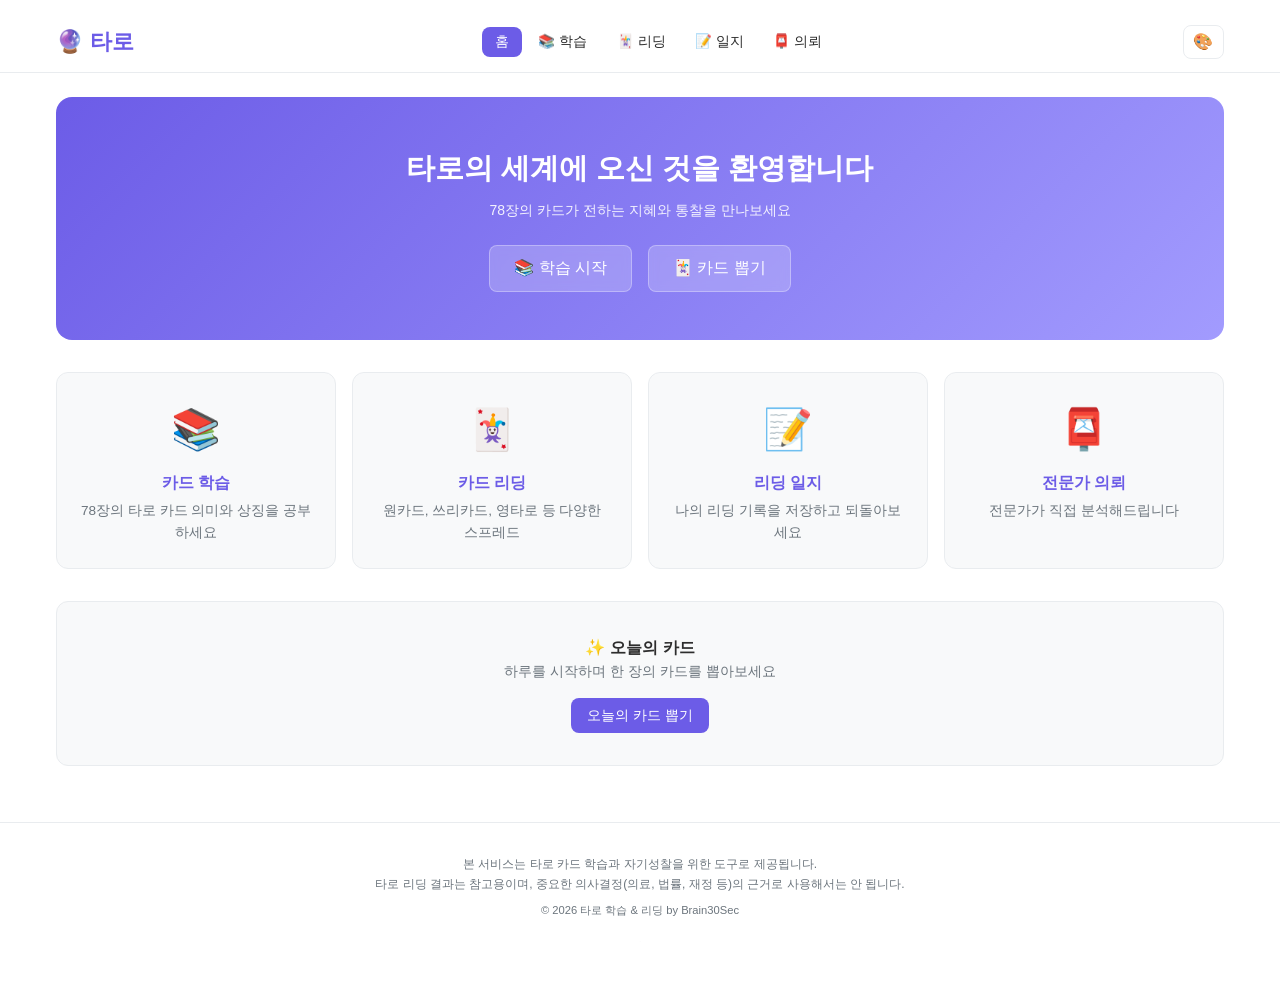
==== commit 4f14e028: "아이콘, 적용" ====
--- a/index.html
+++ b/index.html
@@ -8,6 +8,8 @@
   <meta name="apple-mobile-web-app-title" content="타로">
   <meta name="format-detection" content="telephone=no">
   <meta name="theme-color" content="#1a1a2e">
+  <link rel="manifest" href="manifest.json">
+  <link rel="apple-touch-icon" href="images/icon-192.png">
   <title>타로 - 학습 & 리딩</title>
   <link rel="stylesheet" href="css/style.css">
   <link rel="stylesheet" href="css/themes/default.css" id="theme-link">
@@ -334,7 +336,7 @@
       본 서비스는 타로 카드 학습과 자기성찰을 위한 도구로 제공됩니다.<br>
       타로 리딩 결과는 참고용이며, 중요한 의사결정(의료, 법률, 재정 등)의 근거로 사용해서는 안 됩니다.
     </p>
-    <p class="copyright">© 2025 타로 학습 & 리딩</p>
+    <p class="copyright">© 2026 타로 학습 & 리딩 by Brain30Sec</p>
     <!-- 관리자 링크 (숨김) -->
     <p class="admin-hidden-link">
       <a href="admin.html" title="관리">·</a>
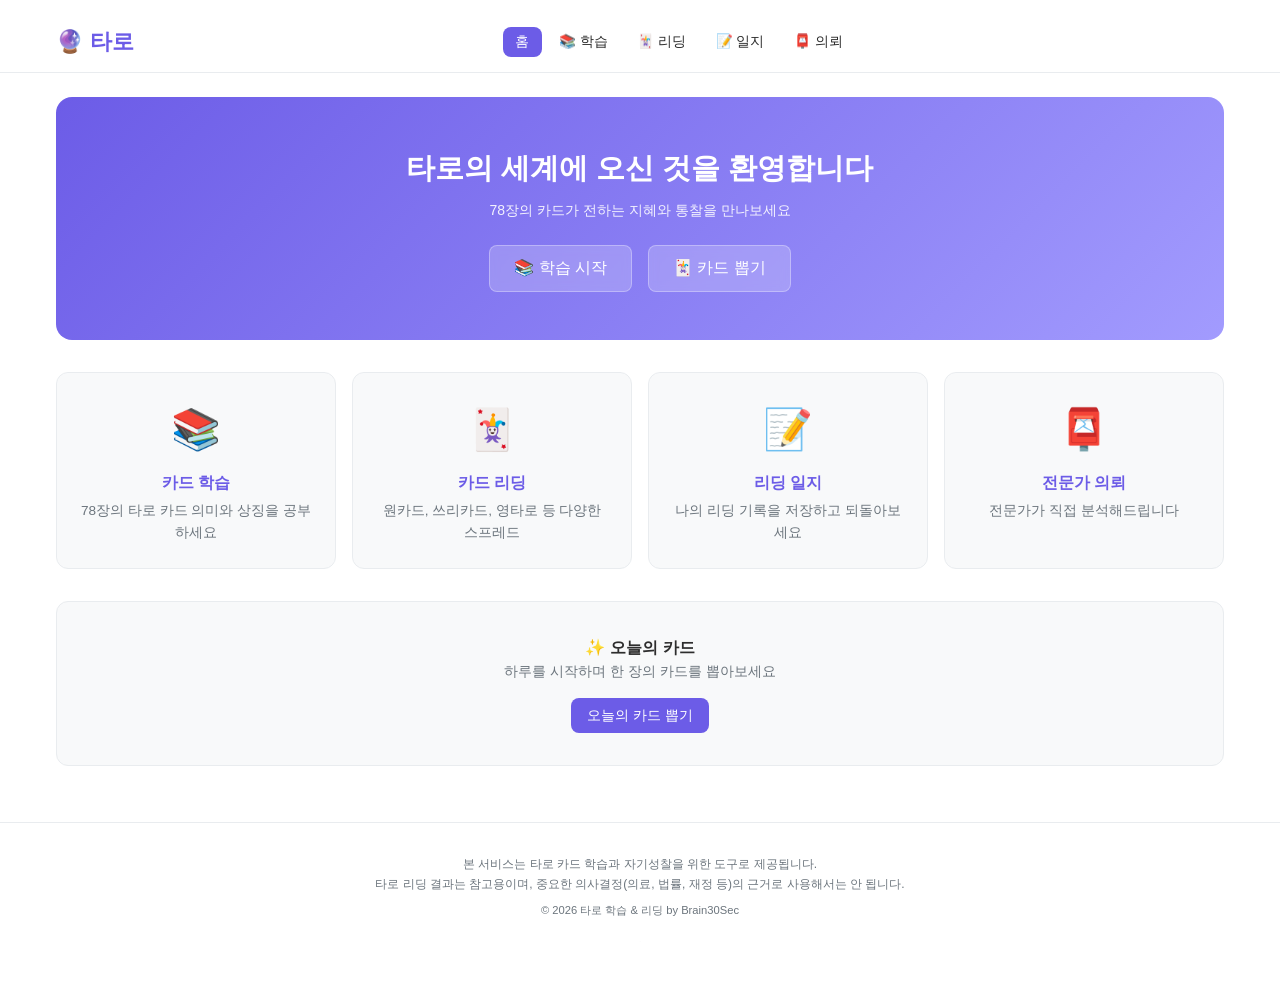
==== commit 783c760e: "adroid" ====
--- a/index.html
+++ b/index.html
@@ -2,14 +2,26 @@
 <html lang="ko">
 <head>
   <meta charset="UTF-8">
-  <meta name="viewport" content="width=device-width, initial-scale=1.0, maximum-scale=1.0, user-scalable=no">
+  <meta name="viewport" content="width=device-width, initial-scale=1.0, maximum-scale=5.0, user-scalable=no, viewport-fit=cover">
+  
+  <!-- iOS -->
   <meta name="apple-mobile-web-app-capable" content="yes">
   <meta name="apple-mobile-web-app-status-bar-style" content="black-translucent">
   <meta name="apple-mobile-web-app-title" content="타로">
   <meta name="format-detection" content="telephone=no">
+  <link rel="apple-touch-icon" href="images/icon-192.png">
+  
+  <!-- Android / Chrome -->
   <meta name="theme-color" content="#1a1a2e">
+  <meta name="mobile-web-app-capable" content="yes">
+  <meta name="application-name" content="타로">
+  
+  <!-- 공통 -->
+  <meta name="description" content="타로 카드 학습과 리딩을 위한 웹앱 - 78장의 카드가 전하는 지혜와 통찰">
   <link rel="manifest" href="manifest.json">
-  <link rel="apple-touch-icon" href="images/icon-192.png">
+  <link rel="icon" type="image/png" sizes="192x192" href="images/icon-192.png">
+  <link rel="icon" type="image/png" sizes="512x512" href="images/icon-512.png">
+  
   <title>타로 - 학습 & 리딩</title>
   <link rel="stylesheet" href="css/style.css">
   <link rel="stylesheet" href="css/themes/default.css" id="theme-link">
@@ -289,7 +301,7 @@
 
   </main>
 
-  <!-- AI 분석 모달 (새로 추가) -->
+  <!-- AI 분석 모달 -->
   <div id="ai-analysis-modal" class="modal hidden">
     <div class="modal-overlay" onclick="closeAIAnalysisModal()"></div>
     <div class="modal-content ai-modal-content">
@@ -354,4 +366,4 @@
   <script src="js/journal.js"></script>
   <script src="js/gemini.js"></script>
 </body>
-</html>
+</html>
--- a/css/style.css
+++ b/css/style.css
@@ -1,5 +1,6 @@
 /* ============================================
    타로 앱 - 메인 스타일시트
+   v1.0.2 - iOS + Android 최적화
    ============================================ */
 
 /* ---- Reset & Base ---- */
@@ -11,17 +12,56 @@
 
 html {
   scroll-behavior: smooth;
+  /* Android Chrome 주소창 숨김 대응 */
+  height: -webkit-fill-available;
 }
 
 body {
-  font-family: var(--font-family, '맑은 고딕', 'Malgun Gothic', sans-serif);
+  font-family:
+    /* iOS */
+    -apple-system, BlinkMacSystemFont, 'Apple SD Gothic Neo',
+    /* Android */
+    'Roboto', 'Noto Sans KR',
+    /* Windows */
+    'Malgun Gothic', '맑은 고딕',
+    /* 폴백 */
+    'Segoe UI', sans-serif;
   font-size: var(--font-size, 14px);
   line-height: 1.6;
   color: var(--text-color);
   background-color: var(--bg-color);
   min-height: 100vh;
+  min-height: -webkit-fill-available;
   display: flex;
   flex-direction: column;
+  /* Android 오버스크롤 색상 */
+  overscroll-behavior-y: contain;
+}
+
+/* ---- 터치 최적화 (iOS + Android) ---- */
+* {
+  -webkit-tap-highlight-color: transparent;
+  /* Android 터치 리플 투명화 */
+  -webkit-touch-callout: none;
+}
+
+a, button, .btn {
+  -webkit-tap-highlight-color: rgba(108, 92, 231, 0.15);
+  /* Android 터치 피드백 */
+  touch-action: manipulation;
+}
+
+/* 텍스트 선택 방지 (카드/버튼 영역) */
+.deck-card,
+.card-thumb,
+.feature-card,
+.spread-card,
+.nav-btn,
+.tab-btn {
+  -webkit-user-select: none;
+  -moz-user-select: none;
+  -ms-user-select: none;
+  user-select: none;
 }
 
 /* ---- Header ---- */
@@ -32,6 +72,7 @@
   top: 0;
   z-index: 100;
   backdrop-filter: blur(10px);
+  -webkit-backdrop-filter: blur(10px);
 }
 
 .header-inner {
@@ -195,6 +236,7 @@
 .hero-buttons .btn {
   background: rgba(255,255,255,0.2);
   backdrop-filter: blur(5px);
+  -webkit-backdrop-filter: blur(5px);
   border: 1px solid rgba(255,255,255,0.3);
   color: #fff;
 }
@@ -225,6 +267,14 @@
   transform: translateY(-4px);
   box-shadow: 0 8px 24px var(--shadow-color);
   border-color: var(--primary-color);
+}
+
+/* Android: active 상태 피드백 */
+.feature-card:active,
+.spread-card:active,
+.card-thumb:active {
+  transform: scale(0.97);
+  opacity: 0.9;
 }
 
 .feature-icon {
@@ -442,6 +492,9 @@
   overflow-y: auto;
   padding: 2rem;
   box-shadow: 0 20px 60px rgba(0,0,0,0.3);
+  /* iOS/Android 스크롤 부드럽게 */
+  -webkit-overflow-scrolling: touch;
+  overscroll-behavior: contain;
 }
 
 .modal-close {
@@ -652,6 +705,11 @@
   transition: all 0.3s;
   position: relative;
   transform-style: preserve-3d;
+  /* GPU 가속 */
+  -webkit-transform: translateZ(0);
+  transform: translateZ(0);
+  -webkit-backface-visibility: hidden;
+  backface-visibility: hidden;
 }
 
 .deck-card::after {
@@ -779,6 +837,8 @@
   top: 50%;
   left: 50%;
   transform: translate(-50%, -50%);
+  /* GPU 가속 */
+  will-change: transform;
 }
 
 .shuffle-card::after {
@@ -910,11 +970,14 @@
 }
 
 .journal-entry {
-  background: var(--card-bg);
+    background: var(--card-bg);
   border: 1px solid var(--border-color);
   border-radius: 12px;
   padding: 1.25rem;
   transition: all 0.2s;
+  /* GPU 가속 */
+  -webkit-transform: translateZ(0);
+  transform: translateZ(0);
 }
 
 .journal-entry:hover {
@@ -926,8 +989,6 @@
   color: var(--text-light);
   margin-bottom: 0.3rem;
 }
-
-/* ---- 이전 코드에 이어서 ---- */
 
 .journal-spread {
   font-size: 0.75rem;
@@ -1040,6 +1101,15 @@
   background: var(--bg-color);
   color: var(--text-color);
   font-size: 0.9rem;
+  /* Android: 포커스 시 아웃라인 색상 */
+  outline-color: var(--primary-color);
+}
+
+.form-group input:focus,
+.form-group textarea:focus,
+.form-group select:focus {
+  border-color: var(--primary-color);
+  box-shadow: 0 0 0 2px rgba(108, 92, 231, 0.15);
 }
 
 .form-group textarea {
@@ -1048,6 +1118,14 @@
 
 .form-group select {
   cursor: pointer;
+  /* Android select 스타일 통일 */
+  -webkit-appearance: none;
+  -moz-appearance: none;
+  appearance: none;
+  background-image: url("data:image/svg+xml,%3Csvg xmlns='http://www.w3.org/2000/svg' width='12' height='12' viewBox='0 0 12 12'%3E%3Cpath fill='%23666' d='M6 8L1 3h10z'/%3E%3C/svg%3E");
+  background-repeat: no-repeat;
+  background-position: right 0.75rem center;
+  padding-right: 2rem;
 }
 
 .error-text {
@@ -1098,6 +1176,7 @@
   border-radius: 8px;
   padding: 0.5rem;
   margin-bottom: 0.5rem;
+  -webkit-overflow-scrolling: touch;
 }
 
 .ai-card-option {
@@ -1252,69 +1331,6 @@
   text-align: center;
 }
 
-/* ---- Responsive ---- */
-@media (max-width: 768px) {
-  .header-inner {
-    flex-direction: column;
-    align-items: stretch;
-  }
-
-  .logo {
-    text-align: center;
-  }
-
-  #main-nav {
-    justify-content: center;
-  }
-
-  .header-actions {
-    justify-content: center;
-  }
-
-  .hero h2 {
-    font-size: 1.3rem;
-  }
-
-  .card-grid {
-    grid-template-columns: repeat(auto-fill, minmax(100px, 1fr));
-    gap: 0.5rem;
-  }
-
-  .card-detail-header {
-    flex-direction: column;
-    align-items: center;
-  }
-
-  .modal-content {
-    padding: 1.25rem;
-    max-height: 90vh;
-  }
-
-  .spread-grid {
-    grid-template-columns: 1fr;
-  }
-
-  .deck-card {
-    width: 45px;
-    height: 67px;
-  }
-
-  .deck-card::after {
-    font-size: 0.9rem;
-  }
-}
-
-@media (max-width: 480px) {
-  .nav-btn {
-    padding: 0.3rem 0.5rem;
-    font-size: 0.75rem;
-  }
-
-  .card-grid {
-    grid-template-columns: repeat(auto-fill, minmax(85px, 1fr));
-  }
-}
-
 /* ---- Footer ---- */
 #app-footer {
   text-align: center;
@@ -1428,7 +1444,7 @@
   background: var(--card-bg);
   color: var(--text-color);
   font-size: 0.85rem;
-  font-family: monospace;
+  font-family: 'SF Mono', 'Roboto Mono', 'Consolas', monospace;
   line-height: 1.6;
   resize: vertical;
   min-height: 300px;
@@ -1449,6 +1465,7 @@
   line-height: 1.8;
   max-height: 500px;
   overflow-y: auto;
+  -webkit-overflow-scrolling: touch;
 }
 
 /* ---- 설정 페이지 ---- */
@@ -1518,62 +1535,120 @@
 }
 
 /* ============================================
-   iOS/모바일 최적화 (v1.0.2)
+   iOS/Android 모바일 최적화 (v1.0.2)
    ============================================ */
 
+/* ---- Safe Area 대응 (iOS 노치 + Android 제스처바) ---- */
 @supports (padding: env(safe-area-inset-top)) {
   body {
     padding-top: env(safe-area-inset-top);
     padding-bottom: env(safe-area-inset-bottom);
+    padding-left: env(safe-area-inset-left);
+    padding-right: env(safe-area-inset-right);
   }
   #app-header {
     padding-top: max(0.75rem, env(safe-area-inset-top));
   }
+  #app-footer {
+    padding-bottom: max(2rem, env(safe-area-inset-bottom));
+  }
   #toast-container {
-    bottom: max(2rem, env(safe-area-inset-bottom));
+    bottom: max(2rem, calc(env(safe-area-inset-bottom) + 1rem));
     right: max(1rem, env(safe-area-inset-right));
   }
-}
-
+  /* Android 제스처 네비게이션 하단 여백 */
+  .result-actions,
+  .journal-actions {
+    padding-bottom: env(safe-area-inset-bottom);
+  }
+}
+
+/* ---- 스크롤 성능 (iOS + Android) ---- */
 .modal-content,
 .ai-result-content,
-.ai-card-selector {
+.ai-card-selector,
+.journal-list,
+.card-grid {
   -webkit-overflow-scrolling: touch;
-}
-
+  overscroll-behavior: contain;
+}
+
+/* ---- GPU 가속 (애니메이션 요소) ---- */
 .deck-card,
 .card-thumb,
 .feature-card,
 .spread-card,
-.journal-entry {
+.journal-entry,
+.shuffle-card {
   -webkit-transform: translateZ(0);
   transform: translateZ(0);
   -webkit-backface-visibility: hidden;
   backface-visibility: hidden;
 }
 
-* {
-  -webkit-tap-highlight-color: transparent;
-}
-
-a, button, .btn {
-  -webkit-tap-highlight-color: rgba(108, 92, 231, 0.2);
-}
-
-body {
-  font-family: -apple-system, BlinkMacSystemFont, 'Apple SD Gothic Neo', 'Malgun Gothic', sans-serif;
-}
-
+/* ---- Responsive: 모바일 공통 ---- */
 @media (max-width: 768px) {
+  .header-inner {
+    flex-direction: column;
+    align-items: stretch;
+  }
+
+  .logo {
+    text-align: center;
+  }
+
+  #main-nav {
+    justify-content: center;
+  }
+
+  .header-actions {
+    justify-content: center;
+  }
+
+  .hero h2 {
+    font-size: 1.3rem;
+  }
+
+  .card-grid {
+    grid-template-columns: repeat(auto-fill, minmax(100px, 1fr));
+    gap: 0.5rem;
+  }
+
+  .card-detail-header {
+    flex-direction: column;
+    align-items: center;
+  }
+
+  .modal-content {
+    padding: 1.25rem;
+    max-height: 90vh;
+  }
+
+  .spread-grid {
+    grid-template-columns: 1fr;
+  }
+
+  .deck-card {
+    width: 45px;
+    height: 67px;
+  }
+
+  .deck-card::after {
+    font-size: 0.9rem;
+  }
+
+  /* 터치 타겟 최소 44px (iOS + Android 가이드라인) */
   .nav-btn,
   .tab-btn,
   .btn {
     min-height: 44px;
     min-width: 44px;
   }
+
   .nav-btn {
     padding: 0.6rem 1rem;
   }
+
   .modal-close {
     width: 44px;
     height: 44px;
@@ -1582,10 +1657,13 @@
     justify-content: center;
     padding: 0;
   }
+
   .deck-card {
     min-width: 50px;
     min-height: 75px;
   }
+
+  /* 모바일 입력 필드 줌 방지 (iOS + Android) */
   input[type="text"],
   input[type="password"],
   input[type="email"],
@@ -1593,8 +1671,49 @@
   select {
     font-size: 16px;
   }
-}
-
+
+  /* Android: 하단 네비게이션바 겹침 방지 */
+  #app-footer {
+    padding-bottom: max(2rem, env(safe-area-inset-bottom, 0px));
+  }
+
+  /* 토스트 위치 조정 */
+  #toast-container {
+    bottom: max(1.5rem, env(safe-area-inset-bottom, 0px));
+    right: 0.5rem;
+    left: 0.5rem;
+  }
+
+  .toast {
+    max-width: 100%;
+  }
+}
+
+@media (max-width: 480px) {
+  .nav-btn {
+    padding: 0.3rem 0.5rem;
+    font-size: 0.75rem;
+  }
+
+  .card-grid {
+    grid-template-columns: repeat(auto-fill, minmax(85px, 1fr));
+  }
+
+  /* 작은 화면에서 히어로 축소 */
+  .hero {
+    padding: 2rem 1rem;
+  }
+
+  .hero h2 {
+    font-size: 1.1rem;
+  }
+
+  .feature-icon {
+    font-size: 2rem;
+  }
+}
+
+/* ---- 가로 모드 대응 ---- */
 @media (max-width: 896px) and (orientation: landscape) {
   .hero {
     padding: 1.5rem 1rem;
@@ -1602,4 +1721,36 @@
   .modal-content {
     max-height: 95vh;
   }
-}
+  /* 가로 모드에서 카드 그리드 조정 */
+  .card-grid {
+    grid-template-columns: repeat(auto-fill, minmax(100px, 1fr));
+  }
+}
+
+/* ---- Android Chrome 풀스크린 PWA 대응 ---- */
+@media (display-mode: standalone) {
+  body {
+    /* PWA 모드에서 상태바 영역 대응 */
+    padding-top: env(safe-area-inset-top, 0px);
+  }
+  #app-header {
+    /* standalone 모드에서 헤더 상단 여백 */
+    padding-top: max(0.5rem, env(safe-area-inset-top, 0px));
+  }
+}
+
+/* ---- 다크모드 미디어쿼리 (시스템 다크모드 감지용, 향후 활용) ---- */
+/*
+@media (prefers-color-scheme: dark) {
+  :root {
+    color-scheme: dark;
+  }
+}
+*/
+
+/* ============================================
+   테마 변경 버튼 숨김 (v1.5 테마 완성 전까지)
+   ============================================ */
+#theme-toggle {
+  display: none !important;
+}
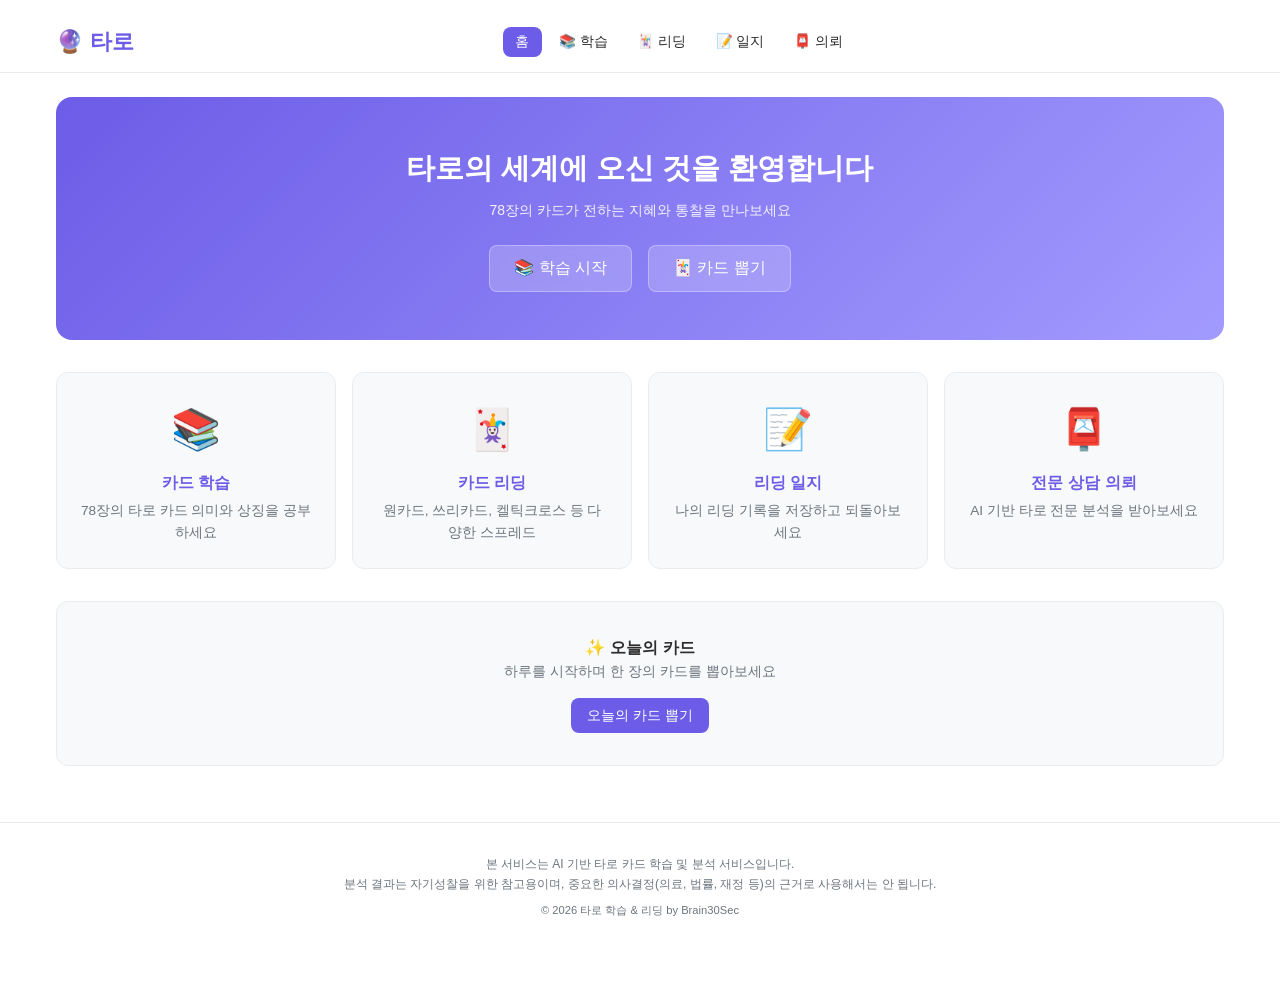
==== commit 2a5c6467: "update:" ====
--- a/index.html
+++ b/index.html
@@ -68,7 +68,7 @@
         <div class="feature-card" onclick="navigateTo('reading')">
           <span class="feature-icon">🃏</span>
           <h3>카드 리딩</h3>
-          <p>원카드, 쓰리카드, 영타로 등 다양한 스프레드</p>
+          <p>원카드, 쓰리카드, 켈틱크로스 등 다양한 스프레드</p>
         </div>
         <div class="feature-card" onclick="navigateTo('journal')">
           <span class="feature-icon">📝</span>
@@ -77,8 +77,8 @@
         </div>
         <div class="feature-card" onclick="navigateTo('request')">
           <span class="feature-icon">📮</span>
-          <h3>전문가 의뢰</h3>
-          <p>전문가가 직접 분석해드립니다</p>
+          <h3>전문 상담 의뢰</h3>
+          <p>AI 기반 타로 전문 분석을 받아보세요</p>
         </div>
       </div>
       <div class="daily-card-section">
@@ -128,6 +128,8 @@
       <div class="page-header">
         <h2>🃏 카드 리딩</h2>
       </div>
+
+      <!-- ★ 스프레드 선택 (켈틱크로스 추가) -->
       <div id="spread-selection" class="spread-grid">
         <div class="spread-card" onclick="startReading('one-card')">
           <span class="spread-icon">🎴</span>
@@ -139,12 +141,19 @@
           <h3>쓰리카드</h3>
           <p>세 장으로 깊은 통찰을 얻으세요</p>
         </div>
+        <div class="spread-card" onclick="startReading('celtic-cross')">
+          <span class="spread-icon">✝️</span>
+          <h3>켈틱크로스</h3>
+          <p>10장으로 상황을 다각도로 분석합니다</p>
+        </div>
         <div class="spread-card" onclick="startReading('spirit-tarot')">
           <span class="spread-icon">🔮</span>
           <h3>영타로</h3>
           <p>직관과 영감으로 카드를 만나보세요</p>
         </div>
       </div>
+
+      <!-- 쓰리카드 옵션 -->
       <div id="three-card-options" class="hidden">
         <h3>쓰리카드 스프레드 선택</h3>
         <div class="spread-grid">
@@ -163,8 +172,40 @@
         </div>
         <button class="btn btn-secondary" onclick="backToSpreadSelection()">← 뒤로</button>
       </div>
+
+      <!-- 질문 입력 -->
       <div id="question-input-section" class="hidden">
         <h3 id="selected-spread-name"></h3>
+
+        <!-- ★ 켈틱크로스 안내 박스 -->
+        <div id="celtic-guide-in-question" class="celtic-guide-box hidden">
+          <h4>✝️ 켈틱크로스 안내</h4>
+          <p>켈틱크로스는 가장 전통적이고 포괄적인 10장 스프레드입니다.</p>
+          <div class="celtic-positions-guide">
+            <div class="celtic-guide-group">
+              <strong>🔹 십자 영역 (핵심)</strong>
+              <ul>
+                <li>① 현재 상황 — 질문의 핵심</li>
+                <li>② 도전/장애 — 극복할 과제</li>
+                <li>③ 의식/목표 — 의식적으로 원하는 것</li>
+                <li>④ 무의식/기반 — 숨겨진 감정</li>
+                <li>⑤ 과거 — 영향을 미치는 과거</li>
+                <li>⑥ 가까운 미래 — 다가올 에너지</li>
+              </ul>
+            </div>
+            <div class="celtic-guide-group">
+              <strong>🔹 기둥 영역 (전개)</strong>
+              <ul>
+                <li>⑦ 자신의 태도 — 내면 자세</li>
+                <li>⑧ 주변 환경 — 외부 영향</li>
+                <li>⑨ 희망과 두려움 — 기대와 불안</li>
+                <li>⑩ 최종 결과 — 현재 흐름의 귀결</li>
+              </ul>
+            </div>
+          </div>
+          <p class="celtic-guide-tip">💡 10장의 카드를 순서대로 한 장씩 선택합니다. 각 포지션이 안내됩니다.</p>
+        </div>
+
         <div class="question-form">
           <label>질문 또는 알고 싶은 내용을 입력하세요 (선택사항)</label>
           <textarea id="reading-question" rows="3" placeholder="예: 올해 나의 커리어는 어떻게 될까요?"></textarea>
@@ -172,6 +213,8 @@
           <button class="btn btn-secondary" onclick="backToSpreadSelection()">← 뒤로</button>
         </div>
       </div>
+
+      <!-- 카드 뽑기 영역 -->
       <div id="card-draw-area" class="hidden">
         <div class="draw-instruction">
           <p id="draw-instruction-text"></p>
@@ -180,11 +223,12 @@
         <div id="card-deck" class="card-deck"></div>
         <div id="selected-cards-area" class="selected-cards-area"></div>
       </div>
+
+      <!-- 영타로 영역 -->
       <div id="spirit-tarot-area" class="hidden">
         <div class="spirit-intro">
           <h3>🔮 영타로 리딩</h3>
           <p>마음을 고요히 하고, 질문에 집중하세요</p>
-          <!-- 영타로 가이드 추가 -->
           <div class="spirit-guide-box">
             <h4>📖 영타로란?</h4>
             <p>영타로(Spirit Tarot)는 일반적인 타로 리딩과 달리, <strong>명상과 직관</strong>에 기반한 특별한 리딩 방식입니다.</p>
@@ -233,10 +277,10 @@
         <!-- AI 분석 섹션 -->
         <div id="ai-analysis-section" class="ai-analysis-section">
           <button class="btn btn-primary btn-lg" onclick="handleAIAnalysisClick()">
-            🔮 전문가 분석 받기
+            🔮 AI 전문가 분석 받기
           </button>
           <p style="font-size:0.8rem; color:var(--text-light); margin-top:0.5rem;">
-            더 깊고 전문적인 타로 해석을 받아보세요
+            AI가 타로 전통 해석을 바탕으로 더 깊은 분석을 제공합니다
           </p>
         </div>
         
@@ -263,17 +307,17 @@
     <!-- 의뢰 -->
     <section id="page-request" class="page">
       <div class="page-header">
-        <h2>📮 전문가 리딩 의뢰</h2>
+        <h2>📮 전문 상담 의뢰</h2>
       </div>
       <div class="request-content">
         <div class="request-info">
-          <h3>🌟 전문가가 직접 분석해드립니다</h3>
-          <p>20년 이상의 경력을 가진 타로 전문가가<br>당신의 질문에 깊이 있는 해석을 제공합니다.</p>
+          <h3>🌟 AI 기반 타로 전문 분석</h3>
+          <p>타로 전통 해석을 기반으로<br>AI가 깊이 있는 분석 결과를 제공합니다.</p>
           <ul class="request-features">
             <li>✅ 상세한 카드 해석</li>
             <li>✅ 카드 간 관계 분석</li>
             <li>✅ 구체적인 조언과 가이드</li>
-            <li>✅ 48시간 이내 회신</li>
+            <li>✅ 전문가 감수 후 이메일 발송</li>
           </ul>
         </div>
         <form id="request-form" class="request-form" onsubmit="submitRequest(event)">
@@ -291,10 +335,14 @@
               <option value="">전문가에게 맡기기</option>
               <option value="one-card">원카드</option>
               <option value="three-card">쓰리카드</option>
-              <option value="celtic-cross">켈틱 크로스</option>
+              <option value="celtic-cross">켈틱크로스</option>
             </select>
           </div>
           <button type="submit" class="btn btn-primary btn-lg">📮 의뢰 전송</button>
+          <p class="request-disclaimer">
+            본 서비스는 AI 기반 타로 카드 분석 서비스입니다.
+            분석 결과는 참고용이며, 의료·법률·재정 등 전문 분야의 조언을 대체하지 않습니다.
+          </p>
         </form>
       </div>
     </section>
@@ -345,8 +393,8 @@
   <!-- 푸터 -->
   <footer id="app-footer">
     <p class="disclaimer">
-      본 서비스는 타로 카드 학습과 자기성찰을 위한 도구로 제공됩니다.<br>
-      타로 리딩 결과는 참고용이며, 중요한 의사결정(의료, 법률, 재정 등)의 근거로 사용해서는 안 됩니다.
+      본 서비스는 AI 기반 타로 카드 학습 및 분석 서비스입니다.<br>
+      분석 결과는 자기성찰을 위한 참고용이며, 중요한 의사결정(의료, 법률, 재정 등)의 근거로 사용해서는 안 됩니다.
     </p>
     <p class="copyright">© 2026 타로 학습 & 리딩 by Brain30Sec</p>
     <!-- 관리자 링크 (숨김) -->
--- a/css/style.css
+++ b/css/style.css
@@ -1753,4 +1753,328 @@
    ============================================ */
 #theme-toggle {
   display: none !important;
+}
+
+/* ============================================
+   켈틱크로스 레이아웃 (v1.5)
+   ============================================ */
+
+/* ---- 전체 레이아웃 컨테이너 ---- */
+.celtic-cross-layout {
+  display: flex;
+  flex-direction: column;
+  align-items: center;
+  gap: 2rem;
+  margin-bottom: 1.5rem;
+  padding: 1rem 0;
+}
+
+/* 태블릿/PC: 십자 + 기둥 가로 배치 */
+@media (min-width: 769px) {
+  .celtic-cross-layout {
+    flex-direction: row;
+    justify-content: center;
+    align-items: center;
+    gap: 3rem;
+  }
+}
+
+/* ---- 십자 영역 ---- */
+.celtic-cross-section {
+  display: grid;
+  grid-template-columns: auto auto auto;
+  grid-template-rows: auto auto auto;
+  gap: 0.5rem;
+  justify-items: center;
+  align-items: center;
+  position: relative;
+}
+
+/* 십자 배치: 3열 3행 그리드 */
+/* 행1: _  ③  _ */
+/* 행2: ⑤ ①② ⑥ */
+/* 행3: _  ④  _ */
+
+.celtic-pos-top {
+  grid-column: 2;
+  grid-row: 1;
+}
+
+.celtic-pos-left {
+  grid-column: 1;
+  grid-row: 2;
+}
+
+.celtic-pos-center {
+  grid-column: 2;
+  grid-row: 2;
+  z-index: 2;
+}
+
+.celtic-pos-crossing {
+  grid-column: 2;
+  grid-row: 2;
+  z-index: 3;
+  position: relative;
+}
+
+.celtic-pos-right {
+  grid-column: 3;
+  grid-row: 2;
+}
+
+.celtic-pos-bottom {
+  grid-column: 2;
+  grid-row: 3;
+}
+
+/* ---- 중앙 겹침 스택 (1번 + 2번) ---- */
+.celtic-center-stack {
+  grid-column: 2;
+  grid-row: 2;
+  position: relative;
+  display: flex;
+  align-items: center;
+  justify-content: center;
+  width: 90px;
+  height: 130px;
+}
+
+.celtic-center-stack .celtic-pos-center {
+  position: relative;
+  z-index: 2;
+  grid-column: auto;
+  grid-row: auto;
+}
+
+.celtic-center-stack .celtic-pos-crossing {
+  position: absolute;
+  z-index: 3;
+  grid-column: auto;
+  grid-row: auto;
+}
+
+/* ---- 기둥 영역 (7~10, 아래→위) ---- */
+.celtic-pillar-section {
+  display: flex;
+  flex-direction: column;
+  gap: 0.5rem;
+  align-items: center;
+}
+
+/* 모바일: 기둥을 가로 배치 */
+@media (max-width: 768px) {
+  .celtic-pillar-section {
+    flex-direction: row;
+    flex-wrap: wrap;
+    justify-content: center;
+    gap: 0.75rem;
+  }
+}
+
+/* ---- 개별 카드 아이템 ---- */
+.celtic-card-item {
+  text-align: center;
+  width: 80px;
+  -webkit-transform: translateZ(0);
+  transform: translateZ(0);
+}
+
+.celtic-card-label {
+  font-size: 0.65rem;
+  color: var(--primary-color);
+  font-weight: 600;
+  margin-bottom: 0.15rem;
+  white-space: nowrap;
+  overflow: hidden;
+  text-overflow: ellipsis;
+}
+
+.celtic-card-img {
+  width: 70px;
+  border-radius: 6px;
+  box-shadow: 0 2px 8px var(--shadow-color);
+  transition: transform 0.2s;
+}
+
+.celtic-card-img:hover {
+  transform: scale(1.05);
+}
+
+.celtic-card-img.reversed {
+  transform: rotate(180deg);
+}
+
+.celtic-card-img.reversed:hover {
+  transform: rotate(180deg) scale(1.05);
+}
+
+/* 2번 카드: 가로로 겹침 (90도 회전) */
+.celtic-crossing-img {
+  transform: rotate(90deg);
+  position: relative;
+}
+
+/* 2번 카드가 역방향인 경우: 90도 + 180도 = 270도 */
+.celtic-crossing-reversed {
+  transform: rotate(270deg);
+}
+
+.celtic-card-name {
+  font-size: 0.65rem;
+  font-weight: 500;
+  margin-top: 0.15rem;
+  line-height: 1.2;
+  overflow: hidden;
+  text-overflow: ellipsis;
+  white-space: nowrap;
+}
+
+.celtic-card-direction {
+  font-size: 0.6rem;
+  color: var(--text-light);
+}
+
+/* ---- 기둥 카드 순서 (flex order로 아래→위) ---- */
+.celtic-pillar-1 { order: 4; } /* ⑦ 자신 (하단) */
+.celtic-pillar-2 { order: 3; } /* ⑧ 환경 */
+.celtic-pillar-3 { order: 2; } /* ⑨ 희망 */
+.celtic-pillar-4 { order: 1; } /* ⑩ 결과 (상단) */
+
+/* 모바일에서는 좌→우로 (order 초기화) */
+@media (max-width: 768px) {
+  .celtic-pillar-1 { order: 1; }
+  .celtic-pillar-2 { order: 2; }
+  .celtic-pillar-3 { order: 3; }
+  .celtic-pillar-4 { order: 4; }
+}
+
+/* ---- 켈틱크로스 반응형 크기 조정 ---- */
+@media (min-width: 769px) {
+  .celtic-card-item {
+    width: 100px;
+  }
+  .celtic-card-img {
+    width: 85px;
+  }
+  .celtic-card-label {
+    font-size: 0.7rem;
+  }
+  .celtic-card-name {
+    font-size: 0.7rem;
+  }
+  .celtic-center-stack {
+    width: 110px;
+    height: 155px;
+  }
+}
+
+@media (max-width: 480px) {
+  .celtic-card-item {
+    width: 65px;
+  }
+  .celtic-card-img {
+    width: 55px;
+  }
+  .celtic-card-label {
+    font-size: 0.55rem;
+  }
+  .celtic-card-name {
+    font-size: 0.55rem;
+  }
+  .celtic-card-direction {
+    font-size: 0.5rem;
+  }
+  .celtic-center-stack {
+    width: 70px;
+    height: 105px;
+  }
+  .celtic-cross-section {
+    gap: 0.25rem;
+  }
+}
+
+/* ============================================
+   켈틱크로스 안내 박스 (질문 입력 화면)
+   ============================================ */
+.celtic-guide-box {
+  background: var(--card-bg);
+  border: 1px solid var(--border-color);
+  border-radius: 12px;
+  padding: 1.5rem;
+  margin: 1rem auto 1.5rem;
+  max-width: 600px;
+  text-align: left;
+}
+
+.celtic-guide-box h4 {
+  color: var(--primary-color);
+  margin-bottom: 0.75rem;
+  font-size: 1rem;
+}
+
+.celtic-guide-box > p {
+  font-size: 0.9rem;
+  color: var(--text-light);
+  margin-bottom: 0.75rem;
+}
+
+.celtic-positions-guide {
+  display: grid;
+  grid-template-columns: 1fr 1fr;
+  gap: 1rem;
+  margin: 0.75rem 0;
+}
+
+@media (max-width: 480px) {
+  .celtic-positions-guide {
+    grid-template-columns: 1fr;
+    gap: 0.75rem;
+  }
+}
+
+.celtic-guide-group strong {
+  display: block;
+  font-size: 0.85rem;
+  color: var(--primary-color);
+  margin-bottom: 0.4rem;
+}
+
+.celtic-guide-group ul {
+  list-style: none;
+  padding: 0;
+  margin: 0;
+}
+
+.celtic-guide-group li {
+  font-size: 0.8rem;
+  color: var(--text-color);
+  margin-bottom: 0.25rem;
+  padding-left: 0.5rem;
+  line-height: 1.5;
+}
+
+.celtic-guide-tip {
+  font-size: 0.8rem;
+  color: var(--primary-color);
+  font-style: italic;
+  margin-top: 0.75rem;
+  padding: 0.5rem 0.75rem;
+  background: rgba(108, 92, 231, 0.05);
+  border-radius: 6px;
+}
+
+/* ============================================
+   의뢰 면책 문구
+   ============================================ */
+.request-disclaimer {
+  font-size: 0.75rem;
+  color: var(--text-light);
+  text-align: center;
+  margin-top: 1rem;
+  line-height: 1.6;
+  padding: 0.75rem;
+  background: rgba(108, 92, 231, 0.03);
+  border-radius: 8px;
+  border: 1px solid var(--border-color);
 }
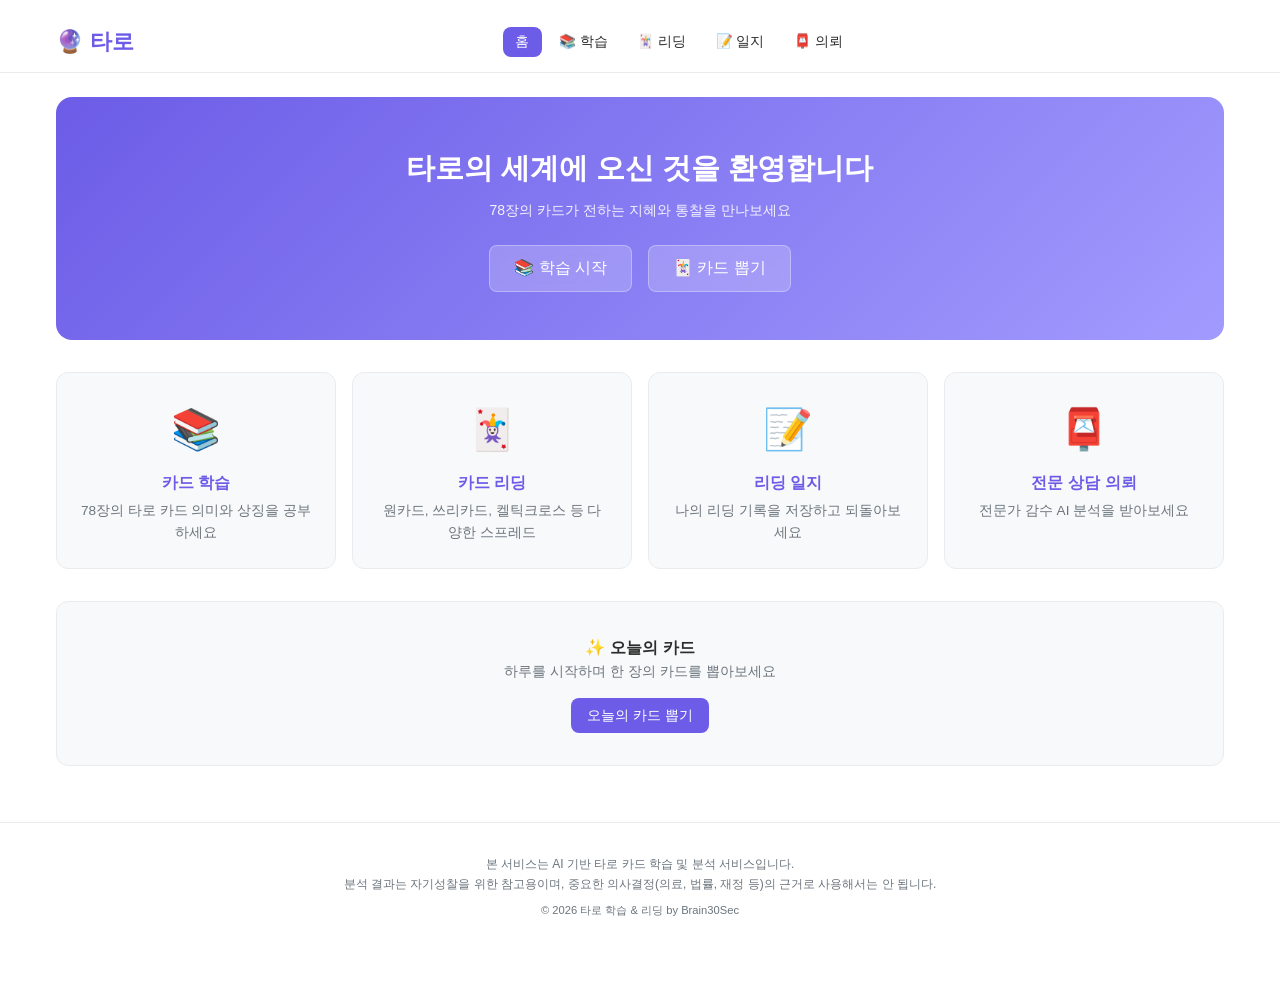
==== commit c3079a8d: "update: 20260324-161246" ====
--- a/index.html
+++ b/index.html
@@ -78,7 +78,7 @@
         <div class="feature-card" onclick="navigateTo('request')">
           <span class="feature-icon">📮</span>
           <h3>전문 상담 의뢰</h3>
-          <p>AI 기반 타로 전문 분석을 받아보세요</p>
+          <p>전문가 감수 AI 분석을 받아보세요</p>
         </div>
       </div>
       <div class="daily-card-section">
@@ -129,7 +129,7 @@
         <h2>🃏 카드 리딩</h2>
       </div>
 
-      <!-- ★ 스프레드 선택 (켈틱크로스 추가) -->
+      <!-- 스프레드 선택 (켈틱크로스 포함) -->
       <div id="spread-selection" class="spread-grid">
         <div class="spread-card" onclick="startReading('one-card')">
           <span class="spread-icon">🎴</span>
@@ -177,7 +177,7 @@
       <div id="question-input-section" class="hidden">
         <h3 id="selected-spread-name"></h3>
 
-        <!-- ★ 켈틱크로스 안내 박스 -->
+        <!-- 켈틱크로스 안내 박스 -->
         <div id="celtic-guide-in-question" class="celtic-guide-box hidden">
           <h4>✝️ 켈틱크로스 안내</h4>
           <p>켈틱크로스는 가장 전통적이고 포괄적인 10장 스프레드입니다.</p>
@@ -274,13 +274,14 @@
         <div id="result-cards" class="result-cards"></div>
         <div id="result-guide" class="result-guide"></div>
         
-        <!-- AI 분석 섹션 -->
+        <!-- ★ AI 분석 섹션 (무료 1회/일 + 관리자 무제한) -->
         <div id="ai-analysis-section" class="ai-analysis-section">
           <button class="btn btn-primary btn-lg" onclick="handleAIAnalysisClick()">
             🔮 AI 전문가 분석 받기
           </button>
-          <p style="font-size:0.8rem; color:var(--text-light); margin-top:0.5rem;">
-            AI가 타로 전통 해석을 바탕으로 더 깊은 분석을 제공합니다
+          <p class="ai-section-desc">
+            AI가 타로 전통 해석을 바탕으로 분석합니다
+            <span id="ai-free-remaining" class="ai-free-count"></span>
           </p>
         </div>
         
@@ -311,50 +312,60 @@
       </div>
       <div class="request-content">
         <div class="request-info">
-          <h3>🌟 AI 기반 타로 전문 분석</h3>
-          <p>타로 전통 해석을 기반으로<br>AI가 깊이 있는 분석 결과를 제공합니다.</p>
+          <h3>🌟 전문가 감수 AI 분석 서비스</h3>
+          <p>타로 전통 해석 기반 AI 분석 결과를<br>전문가가 검토·감수하여 이메일로 발송합니다.</p>
           <ul class="request-features">
-            <li>✅ 상세한 카드 해석</li>
-            <li>✅ 카드 간 관계 분석</li>
-            <li>✅ 구체적인 조언과 가이드</li>
+            <li>✅ 심층 카드 해석 (무료 분석보다 상세)</li>
+            <li>✅ 카드 간 관계 및 흐름 분석</li>
+            <li>✅ 구체적 행동 가이드 포함</li>
             <li>✅ 전문가 감수 후 이메일 발송</li>
+            <li>✅ 이메일 1회 후속 질문 가능</li>
           </ul>
+          <div class="request-price-info">
+            <p>💰 원카드: 5,000원 | 쓰리카드: 8,000원 | 켈틱크로스: 15,000원</p>
+          </div>
         </div>
         <form id="request-form" class="request-form" onsubmit="submitRequest(event)">
           <div class="form-group">
-            <label>이메일 주소</label>
+            <label>이메일 주소 *</label>
             <input type="email" id="request-email" required placeholder="회신 받으실 이메일">
           </div>
           <div class="form-group">
-            <label>질문 내용</label>
+            <label>질문 내용 *</label>
             <textarea id="request-question" rows="4" required placeholder="궁금한 내용을 자세히 적어주세요"></textarea>
           </div>
           <div class="form-group">
             <label>선호하는 스프레드 (선택)</label>
             <select id="request-spread">
               <option value="">전문가에게 맡기기</option>
-              <option value="one-card">원카드</option>
-              <option value="three-card">쓰리카드</option>
-              <option value="celtic-cross">켈틱크로스</option>
+              <option value="one-card">원카드 (5,000원)</option>
+              <option value="three-card">쓰리카드 (8,000원)</option>
+              <option value="celtic-cross">켈틱크로스 (15,000원)</option>
             </select>
           </div>
           <button type="submit" class="btn btn-primary btn-lg">📮 의뢰 전송</button>
-          <p class="request-disclaimer">
-            본 서비스는 AI 기반 타로 카드 분석 서비스입니다.
-            분석 결과는 참고용이며, 의료·법률·재정 등 전문 분야의 조언을 대체하지 않습니다.
-          </p>
+          <div class="request-disclaimer">
+            <p><strong>📋 서비스 안내</strong></p>
+            <ul>
+              <li>본 서비스는 AI 기반 타로 카드 분석 서비스입니다.</li>
+              <li>전문 상담사의 직접 상담이 아닌, AI가 생성한 해석 결과를 전문가가 감수하여 제공합니다.</li>
+              <li>분석 결과는 자기성찰을 위한 참고용이며, 의료·법률·재정 등 전문 분야의 조언을 대체하지 않습니다.</li>
+              <li>결제 후 제공되는 콘텐츠 특성상 환불이 제한될 수 있습니다.</li>
+              <li>동일한 질문·카드 조합의 재열람은 추가 비용 없이 제공됩니다.</li>
+            </ul>
+          </div>
         </form>
       </div>
     </section>
 
   </main>
 
-  <!-- AI 분석 모달 -->
+  <!-- AI 분석 모달 (관리자 전용) -->
   <div id="ai-analysis-modal" class="modal hidden">
     <div class="modal-overlay" onclick="closeAIAnalysisModal()"></div>
     <div class="modal-content ai-modal-content">
       <button class="modal-close" onclick="closeAIAnalysisModal()">✕</button>
-      <h3>🤖 AI 전문가 분석</h3>
+      <h3>🤖 AI 전문가 분석 (관리자)</h3>
       
       <!-- STEP 1: 비밀번호 입력 -->
       <div id="ai-step-password" class="ai-step">
@@ -413,5 +424,32 @@
   <script src="js/spirit-tarot.js"></script>
   <script src="js/journal.js"></script>
   <script src="js/gemini.js"></script>
+
+  <!-- ★ 페이지 로드 시 무료 AI 남은 횟수 표시 -->
+  <script>
+    document.addEventListener('DOMContentLoaded', function() {
+      updateFreeAICount();
+    });
+
+    function updateFreeAICount() {
+      var el = document.getElementById('ai-free-remaining');
+      if (!el) return;
+      var today = new Date().toDateString();
+      var saved = localStorage.getItem('tarot-ai-usage');
+      var count = 0;
+      if (saved) {
+        var data = JSON.parse(saved);
+        if (data.date === today) count = data.count || 0;
+      }
+      var remaining = Math.max(0, 1 - count);
+      if (remaining > 0) {
+        el.textContent = '(무료 ' + remaining + '회 남음)';
+        el.className = 'ai-free-count available';
+      } else {
+        el.textContent = '(오늘 무료 분석 소진)';
+        el.className = 'ai-free-count exhausted';
+      }
+    }
+  </script>
 </body>
 </html>
--- a/css/style.css
+++ b/css/style.css
@@ -2077,4 +2077,240 @@
   background: rgba(108, 92, 231, 0.03);
   border-radius: 8px;
   border: 1px solid var(--border-color);
+}
+
+/* ============================================
+   무료 AI 분석 결과 스타일 (v1.5)
+   ============================================ */
+
+/* ---- AI 섹션 설명 텍스트 ---- */
+.ai-section-desc {
+  font-size: 0.8rem;
+  color: var(--text-light);
+  margin-top: 0.5rem;
+}
+
+/* ---- 무료 횟수 표시 ---- */
+.ai-free-count {
+  font-weight: 600;
+  margin-left: 0.25rem;
+}
+
+.ai-free-count.available {
+  color: #00b894;
+}
+
+.ai-free-count.exhausted {
+  color: #d63031;
+}
+
+/* ---- 무료 분석 로딩 ---- */
+.ai-free-loading {
+  text-align: center;
+  padding: 2rem 1rem;
+}
+
+.ai-free-loading .loading-spinner {
+  width: 36px;
+  height: 36px;
+  border-width: 3px;
+  margin: 0 auto 1rem;
+}
+
+.ai-free-loading p {
+  color: var(--primary-color);
+  font-size: 1rem;
+  margin-bottom: 0.25rem;
+}
+
+/* ---- 무료 분석 결과 (인라인) ---- */
+.ai-free-result {
+  background: var(--card-bg);
+  border: 1px solid var(--primary-color);
+  border-radius: 12px;
+  overflow: hidden;
+}
+
+.ai-free-result-header {
+  display: flex;
+  align-items: center;
+  justify-content: space-between;
+  padding: 1rem 1.25rem;
+  background: linear-gradient(135deg, rgba(108, 92, 231, 0.08), rgba(162, 155, 254, 0.08));
+  border-bottom: 1px solid var(--border-color);
+}
+
+.ai-free-result-header h4 {
+  color: var(--primary-color);
+  font-size: 1rem;
+  margin: 0;
+}
+
+.ai-free-badge {
+  display: inline-block;
+  padding: 0.2rem 0.6rem;
+  background: rgba(0, 184, 148, 0.12);
+  color: #00b894;
+  border-radius: 12px;
+  font-size: 0.7rem;
+  font-weight: 600;
+}
+
+.ai-free-result-body {
+  padding: 1.25rem;
+  line-height: 1.8;
+  max-height: 500px;
+  overflow-y: auto;
+  -webkit-overflow-scrolling: touch;
+  overscroll-behavior: contain;
+}
+
+.ai-free-result-footer {
+  padding: 1rem 1.25rem;
+  border-top: 1px solid var(--border-color);
+  background: rgba(108, 92, 231, 0.02);
+}
+
+.ai-free-actions {
+  display: flex;
+  gap: 0.5rem;
+  flex-wrap: wrap;
+  margin-top: 0.75rem;
+}
+
+/* ---- AI 면책 문구 (인라인 결과 내) ---- */
+.ai-disclaimer {
+  font-size: 0.7rem;
+  color: var(--text-light);
+  line-height: 1.5;
+  margin: 0;
+}
+
+/* ---- 무료 분석 횟수 초과 안내 ---- */
+.ai-limit-notice {
+  text-align: center;
+  padding: 2rem 1.5rem;
+}
+
+.ai-limit-icon {
+  font-size: 3rem;
+  display: block;
+  margin-bottom: 0.75rem;
+}
+
+.ai-limit-notice h4 {
+  color: var(--primary-color);
+  margin-bottom: 0.5rem;
+  font-size: 1rem;
+}
+
+.ai-limit-notice p {
+  font-size: 0.9rem;
+  color: var(--text-light);
+  line-height: 1.6;
+  margin-bottom: 0.5rem;
+}
+
+.ai-limit-divider {
+  width: 60px;
+  height: 2px;
+  background: var(--border-color);
+  margin: 1rem auto;
+}
+
+/* ---- 의뢰 면책 문구 (v1.5 강화) ---- */
+.request-disclaimer {
+  font-size: 0.75rem;
+  color: var(--text-light);
+  margin-top: 1.25rem;
+  line-height: 1.6;
+  padding: 1rem 1.25rem;
+  background: rgba(108, 92, 231, 0.03);
+  border-radius: 8px;
+  border: 1px solid var(--border-color);
+}
+
+.request-disclaimer p {
+  margin-bottom: 0.5rem;
+  font-size: 0.8rem;
+}
+
+.request-disclaimer ul {
+  list-style: none;
+  padding: 0;
+  margin: 0;
+}
+
+.request-disclaimer li {
+  position: relative;
+  padding-left: 1rem;
+  margin-bottom: 0.3rem;
+  font-size: 0.75rem;
+}
+
+.request-disclaimer li::before {
+  content: '•';
+  position: absolute;
+  left: 0;
+  color: var(--text-light);
+}
+
+/* ---- 의뢰 가격 정보 ---- */
+.request-price-info {
+  margin-top: 1rem;
+  padding: 0.75rem 1rem;
+  background: linear-gradient(135deg, rgba(108, 92, 231, 0.08), rgba(162, 155, 254, 0.05));
+  border-radius: 8px;
+  border: 1px solid rgba(108, 92, 231, 0.15);
+}
+
+.request-price-info p {
+  font-size: 0.85rem;
+  color: var(--primary-color);
+  font-weight: 500;
+  text-align: center;
+  margin: 0;
+}
+
+/* ---- 반응형: 무료 AI 결과 ---- */
+@media (max-width: 768px) {
+  .ai-free-result-header {
+    flex-direction: column;
+    align-items: flex-start;
+    gap: 0.3rem;
+    padding: 0.75rem 1rem;
+  }
+
+  .ai-free-result-body {
+    padding: 1rem;
+    max-height: 400px;
+  }
+
+  .ai-free-result-footer {
+    padding: 0.75rem 1rem;
+  }
+
+  .ai-free-actions {
+    flex-direction: column;
+  }
+
+  .ai-free-actions .btn {
+    width: 100%;
+    justify-content: center;
+  }
+
+  .ai-limit-notice {
+    padding: 1.5rem 1rem;
+  }
+}
+
+@media (max-width: 480px) {
+  .ai-free-result-body {
+    max-height: 350px;
+    font-size: 0.85rem;
+  }
+
+  .request-price-info p {
+    font-size: 0.75rem;
+  }
 }
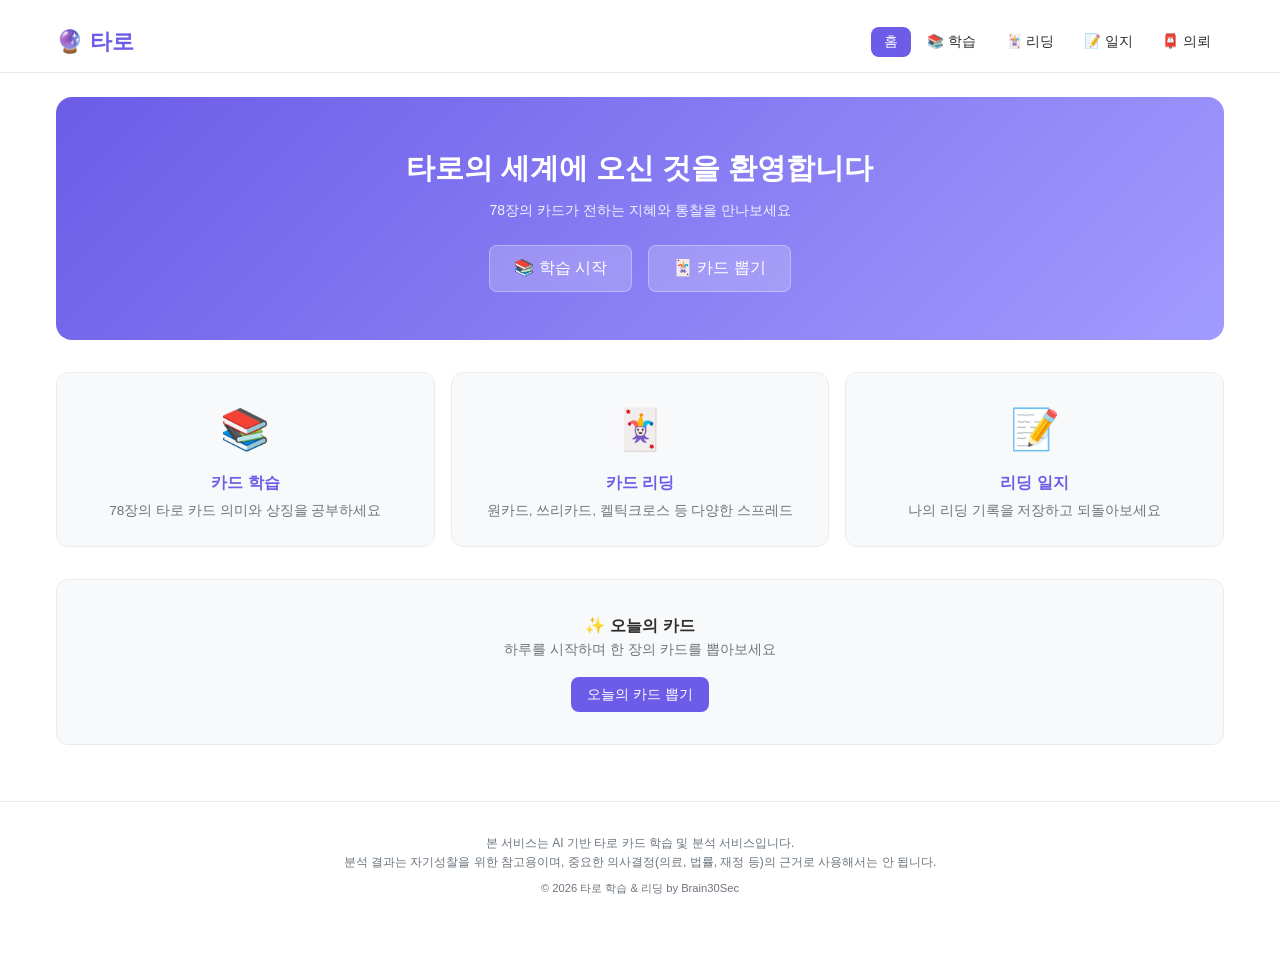
==== commit ad393fcf: "update: 20260325-143602" ====
--- a/index.html
+++ b/index.html
@@ -24,7 +24,6 @@
   
   <title>타로 - 학습 & 리딩</title>
   <link rel="stylesheet" href="css/style.css">
-  <link rel="stylesheet" href="css/themes/default.css" id="theme-link">
 </head>
 <body>
   <!-- 헤더 -->
@@ -38,9 +37,6 @@
         <button class="nav-btn" data-page="journal">📝 일지</button>
         <button class="nav-btn" data-page="request">📮 의뢰</button>
       </nav>
-      <div class="header-actions">
-        <button id="theme-toggle" onclick="cycleTheme()" title="테마 변경">🎨</button>
-      </div>
     </div>
   </header>
 
@@ -75,11 +71,6 @@
           <h3>리딩 일지</h3>
           <p>나의 리딩 기록을 저장하고 되돌아보세요</p>
         </div>
-        <div class="feature-card" onclick="navigateTo('request')">
-          <span class="feature-icon">📮</span>
-          <h3>전문 상담 의뢰</h3>
-          <p>전문가 감수 AI 분석을 받아보세요</p>
-        </div>
       </div>
       <div class="daily-card-section">
         <h3>✨ 오늘의 카드</h3>
@@ -129,7 +120,7 @@
         <h2>🃏 카드 리딩</h2>
       </div>
 
-      <!-- 스프레드 선택 (켈틱크로스 포함) -->
+      <!-- 스프레드 선택 -->
       <div id="spread-selection" class="spread-grid">
         <div class="spread-card" onclick="startReading('one-card')">
           <span class="spread-icon">🎴</span>
@@ -248,7 +239,7 @@
           <p>명상 중... 마음을 비워주세요</p>
         </div>
         <div id="spirit-shuffle" class="hidden">
-          <p class="spirit-instruction">카드가 섞이고 있습니다...<br><strong>"느낌이 올 때"</strong> 아래 버튼을 누르세요</p>
+                    <p class="spirit-instruction">카드가 섞이고 있습니다...<br><strong>"느낌이 올 때"</strong> 아래 버튼을 누르세요</p>
           <div class="shuffle-animation" id="shuffle-animation">
             <div class="shuffle-cards">
               <div class="shuffle-card s1"></div>
@@ -305,56 +296,110 @@
       </div>
     </section>
 
-    <!-- 의뢰 -->
+    <!-- ★ 의뢰 (C안: 카드 유무에 따라 분기) -->
     <section id="page-request" class="page">
       <div class="page-header">
         <h2>📮 전문 상담 의뢰</h2>
       </div>
       <div class="request-content">
-        <div class="request-info">
-          <h3>🌟 전문가 감수 AI 분석 서비스</h3>
-          <p>타로 전통 해석 기반 AI 분석 결과를<br>전문가가 검토·감수하여 이메일로 발송합니다.</p>
-          <ul class="request-features">
-            <li>✅ 심층 카드 해석 (무료 분석보다 상세)</li>
-            <li>✅ 카드 간 관계 및 흐름 분석</li>
-            <li>✅ 구체적 행동 가이드 포함</li>
-            <li>✅ 전문가 감수 후 이메일 발송</li>
-            <li>✅ 이메일 1회 후속 질문 가능</li>
-          </ul>
-          <div class="request-price-info">
-            <p>💰 원카드: 5,000원 | 쓰리카드: 8,000원 | 켈틱크로스: 15,000원</p>
-          </div>
-        </div>
-        <form id="request-form" class="request-form" onsubmit="submitRequest(event)">
-          <div class="form-group">
-            <label>이메일 주소 *</label>
-            <input type="email" id="request-email" required placeholder="회신 받으실 이메일">
-          </div>
-          <div class="form-group">
-            <label>질문 내용 *</label>
-            <textarea id="request-question" rows="4" required placeholder="궁금한 내용을 자세히 적어주세요"></textarea>
-          </div>
-          <div class="form-group">
-            <label>선호하는 스프레드 (선택)</label>
-            <select id="request-spread">
-              <option value="">전문가에게 맡기기</option>
-              <option value="one-card">원카드 (5,000원)</option>
-              <option value="three-card">쓰리카드 (8,000원)</option>
-              <option value="celtic-cross">켈틱크로스 (15,000원)</option>
-            </select>
-          </div>
-          <button type="submit" class="btn btn-primary btn-lg">📮 의뢰 전송</button>
-          <div class="request-disclaimer">
-            <p><strong>📋 서비스 안내</strong></p>
-            <ul>
-              <li>본 서비스는 AI 기반 타로 카드 분석 서비스입니다.</li>
-              <li>전문 상담사의 직접 상담이 아닌, AI가 생성한 해석 결과를 전문가가 감수하여 제공합니다.</li>
-              <li>분석 결과는 자기성찰을 위한 참고용이며, 의료·법률·재정 등 전문 분야의 조언을 대체하지 않습니다.</li>
-              <li>결제 후 제공되는 콘텐츠 특성상 환불이 제한될 수 있습니다.</li>
-              <li>동일한 질문·카드 조합의 재열람은 추가 비용 없이 제공됩니다.</li>
+        <!-- ★ 카드 없을 때: 서비스 안내 + 리딩 유도 -->
+        <div id="request-no-cards" class="request-no-cards">
+          <div class="request-info">
+            <h3>💎 전문가 감수 AI 분석 서비스</h3>
+            <p>타로 전통 해석 기반 AI 분석 결과를<br>전문가가 검토·감수하여 이메일로 발송합니다.</p>
+            
+            <div class="request-price-info">
+              <h4>💰 가격 안내</h4>
+              <div class="price-table">
+                <div class="price-row">
+                  <span class="price-label">🎴 원카드</span>
+                  <span class="price-value">5,000원</span>
+                </div>
+                <div class="price-row">
+                  <span class="price-label">🃏 쓰리카드</span>
+                  <span class="price-value">8,000원</span>
+                </div>
+                <div class="price-row">
+                  <span class="price-label">✝️ 켈틱크로스</span>
+                  <span class="price-value">15,000원</span>
+                </div>
+              </div>
+            </div>
+
+            <ul class="request-features">
+              <li>✅ 심층 카드 해석 (무료 분석보다 상세)</li>
+              <li>✅ 카드 간 관계 및 흐름 분석</li>
+              <li>✅ 구체적 행동 가이드 포함</li>
+              <li>✅ 전문가 감수 후 이메일 발송</li>
+              <li>✅ 이메일 1회 후속 질문 가능</li>
             </ul>
-          </div>
-        </form>
+
+            <div class="request-how-to">
+              <h4>📌 이용 방법</h4>
+              <ol>
+                <li>카드 리딩에서 카드를 뽑습니다</li>
+                <li>리딩 결과 화면에서 무료 AI 분석을 받아봅니다</li>
+                <li>더 깊은 분석을 원하시면 여기서 의뢰합니다</li>
+                <li>입금 확인 후 24~48시간 내 이메일로 결과 발송</li>
+              </ol>
+            </div>
+
+            <button class="btn btn-primary btn-lg" onclick="navigateTo('reading')" style="margin-top:1.5rem;">
+              🃏 카드 리딩하러 가기
+            </button>
+            <p class="request-notice">※ 카드를 먼저 뽑은 후 의뢰할 수 있습니다</p>
+          </div>
+        </div>
+
+        <!-- ★ 카드 있을 때: 의뢰 폼 -->
+        <div id="request-with-cards" class="hidden">
+          <div class="request-info">
+            <h3>🌟 전문가 감수 AI 분석 서비스</h3>
+            <p>아래 카드로 전문가 감수 AI 분석을 의뢰합니다.</p>
+          </div>
+
+          <!-- 선택된 카드 미리보기 -->
+          <div id="request-card-preview" class="request-card-preview"></div>
+
+          <form id="request-form" class="request-form" onsubmit="submitRequest(event)">
+            <div class="form-group">
+              <label>이메일 주소 *</label>
+              <input type="email" id="request-email" required placeholder="회신 받으실 이메일">
+            </div>
+            <div class="form-group">
+              <label>질문 내용 *</label>
+              <textarea id="request-question" rows="4" required placeholder="궁금한 내용을 자세히 적어주세요"></textarea>
+            </div>
+            <div class="form-group">
+              <label>입금자명 *</label>
+              <input type="text" id="request-depositor" required placeholder="입금하실 이름">
+            </div>
+
+            <div class="request-payment-info">
+              <h4>💳 결제 안내</h4>
+              <p id="request-price-display" class="request-price-display"></p>
+              <p class="bank-info">카카오뱅크 3333-xx-xxxxxxx (홍길동)</p>
+              <p class="bank-notice">※ 위 계좌로 입금 후 의뢰를 전송해 주세요</p>
+            </div>
+
+            <button type="submit" class="btn btn-primary btn-lg">📮 의뢰 전송</button>
+            
+            <div class="request-disclaimer">
+              <p><strong>📋 서비스 안내</strong></p>
+              <ul>
+                <li>본 서비스는 AI 기반 타로 카드 분석 서비스입니다.</li>
+                <li>전문 상담사의 직접 상담이 아닌, AI가 생성한 해석 결과를 전문가가 감수하여 제공합니다.</li>
+                <li>분석 결과는 자기성찰을 위한 참고용이며, 의료·법률·재정 등 전문 분야의 조언을 대체하지 않습니다.</li>
+                <li>결제 후 제공되는 콘텐츠 특성상 환불이 제한될 수 있습니다.</li>
+                <li>동일한 질문·카드 조합의 재열람은 추가 비용 없이 제공됩니다.</li>
+              </ul>
+            </div>
+          </form>
+
+          <button class="btn btn-secondary" onclick="navigateTo('reading')" style="margin-top:1rem;">
+            ← 다른 카드로 다시 뽑기
+          </button>
+        </div>
       </div>
     </section>
 
@@ -417,7 +462,6 @@
   <div id="toast-container"></div>
 
   <script src="js/cards.js"></script>
-  <script src="js/theme.js"></script>
   <script src="js/app.js"></script>
   <script src="js/study.js"></script>
   <script src="js/reading.js"></script>
@@ -452,4 +496,4 @@
     }
   </script>
 </body>
-</html>+</html>
--- a/css/style.css
+++ b/css/style.css
@@ -1,3 +1,22 @@
+/* ============================================
+   기본 테마 변수 (default.css에서 통합)
+   ============================================ */
+:root {
+  --bg-color: #FFFFFF;
+  --card-bg: #F8F9FA;
+  --header-bg: rgba(255,255,255,0.95);
+  --text-color: #2D2D2D;
+  --text-light: #6c757d;
+  --primary-color: #6C5CE7;
+  --primary-hover: #5A4BD1;
+  --sub-color: #A29BFE;
+  --border-color: #E9ECEF;
+  --hover-bg: #F1F3F5;
+  --shadow-color: rgba(108, 92, 231, 0.1);
+  --font-family: '맑은 고딕', 'Malgun Gothic', sans-serif;
+  --font-size: 14px;
+}
+
 /* ============================================
    타로 앱 - 메인 스타일시트
    v1.0.2 - iOS + Android 최적화
@@ -126,15 +145,6 @@
   align-items: center;
 }
 
-#theme-toggle {
-  background: none;
-  border: 1px solid var(--border-color);
-  border-radius: 8px;
-  padding: 0.4rem 0.6rem;
-  cursor: pointer;
-  font-size: 1rem;
-}
-
 /* ---- Main ---- */
 #app-main {
   flex: 1;
@@ -2313,4 +2323,166 @@
   .request-price-info p {
     font-size: 0.75rem;
   }
+}
+
+/* ============================================
+   의뢰 페이지 — 카드 없을 때 안내
+   ============================================ */
+.request-no-cards {
+  text-align: center;
+  padding: 1rem 0;
+}
+
+.request-how-to {
+  text-align: left;
+  background: rgba(255,255,255,0.05);
+  border-radius: 12px;
+  padding: 1.2rem;
+  margin: 1.5rem 0;
+}
+
+.request-how-to ol {
+  padding-left: 1.2rem;
+  margin: 0.8rem 0 0;
+}
+
+.request-how-to li {
+  margin-bottom: 0.5rem;
+  line-height: 1.6;
+}
+
+.request-notice {
+  color: #aaa;
+  font-size: 0.85rem;
+  margin-top: 0.8rem;
+}
+
+.price-table {
+  display: flex;
+  flex-direction: column;
+  gap: 0.5rem;
+  margin: 1rem 0;
+}
+
+.price-row {
+  display: flex;
+  justify-content: space-between;
+  align-items: center;
+  padding: 0.6rem 1rem;
+  background: rgba(255,255,255,0.05);
+  border-radius: 8px;
+}
+
+.price-label {
+  font-size: 0.95rem;
+}
+
+.price-value {
+  font-weight: bold;
+  color: #f0c040;
+}
+
+/* ============================================
+   의뢰 페이지 — 카드 미리보기
+   ============================================ */
+.request-card-preview {
+  margin: 1rem 0 1.5rem;
+  background: rgba(255,255,255,0.05);
+  border-radius: 12px;
+  padding: 1rem;
+}
+
+.request-preview-header {
+  display: flex;
+  justify-content: space-between;
+  align-items: center;
+  margin-bottom: 0.8rem;
+}
+
+.request-spread-badge {
+  background: linear-gradient(135deg, #667eea, #764ba2);
+  color: white;
+  padding: 0.3rem 0.8rem;
+  border-radius: 20px;
+  font-size: 0.85rem;
+  font-weight: bold;
+}
+
+.request-preview-date {
+  color: #aaa;
+  font-size: 0.8rem;
+}
+
+.request-preview-cards {
+  display: flex;
+  flex-direction: column;
+  gap: 0.4rem;
+}
+
+.request-preview-card {
+  display: flex;
+  align-items: center;
+  gap: 0.6rem;
+  padding: 0.4rem 0;
+  border-bottom: 1px solid rgba(255,255,255,0.05);
+}
+
+.request-preview-card:last-child {
+  border-bottom: none;
+}
+
+.request-card-position {
+  color: #aaa;
+  font-size: 0.8rem;
+  min-width: 90px;
+}
+
+.request-card-name {
+  flex: 1;
+  font-weight: 500;
+}
+
+.request-card-dir {
+  font-size: 0.8rem;
+  padding: 0.15rem 0.5rem;
+  border-radius: 10px;
+}
+
+.request-card-dir.upright {
+  background: rgba(100,200,100,0.2);
+  color: #8f8;
+}
+
+.request-card-dir.reversed {
+  background: rgba(200,100,100,0.2);
+  color: #f88;
+}
+
+/* ============================================
+   의뢰 결제 안내
+   ============================================ */
+.request-payment-info {
+  background: rgba(240,192,64,0.1);
+  border: 1px solid rgba(240,192,64,0.3);
+  border-radius: 12px;
+  padding: 1.2rem;
+  margin: 1rem 0;
+  text-align: center;
+}
+
+.request-price-display {
+  font-size: 1.1rem;
+  margin: 0.5rem 0;
+}
+
+.bank-info {
+  font-size: 1rem;
+  font-weight: bold;
+  color: #f0c040;
+  margin: 0.5rem 0;
+}
+
+.bank-notice {
+  font-size: 0.8rem;
+  color: #aaa;
 }
